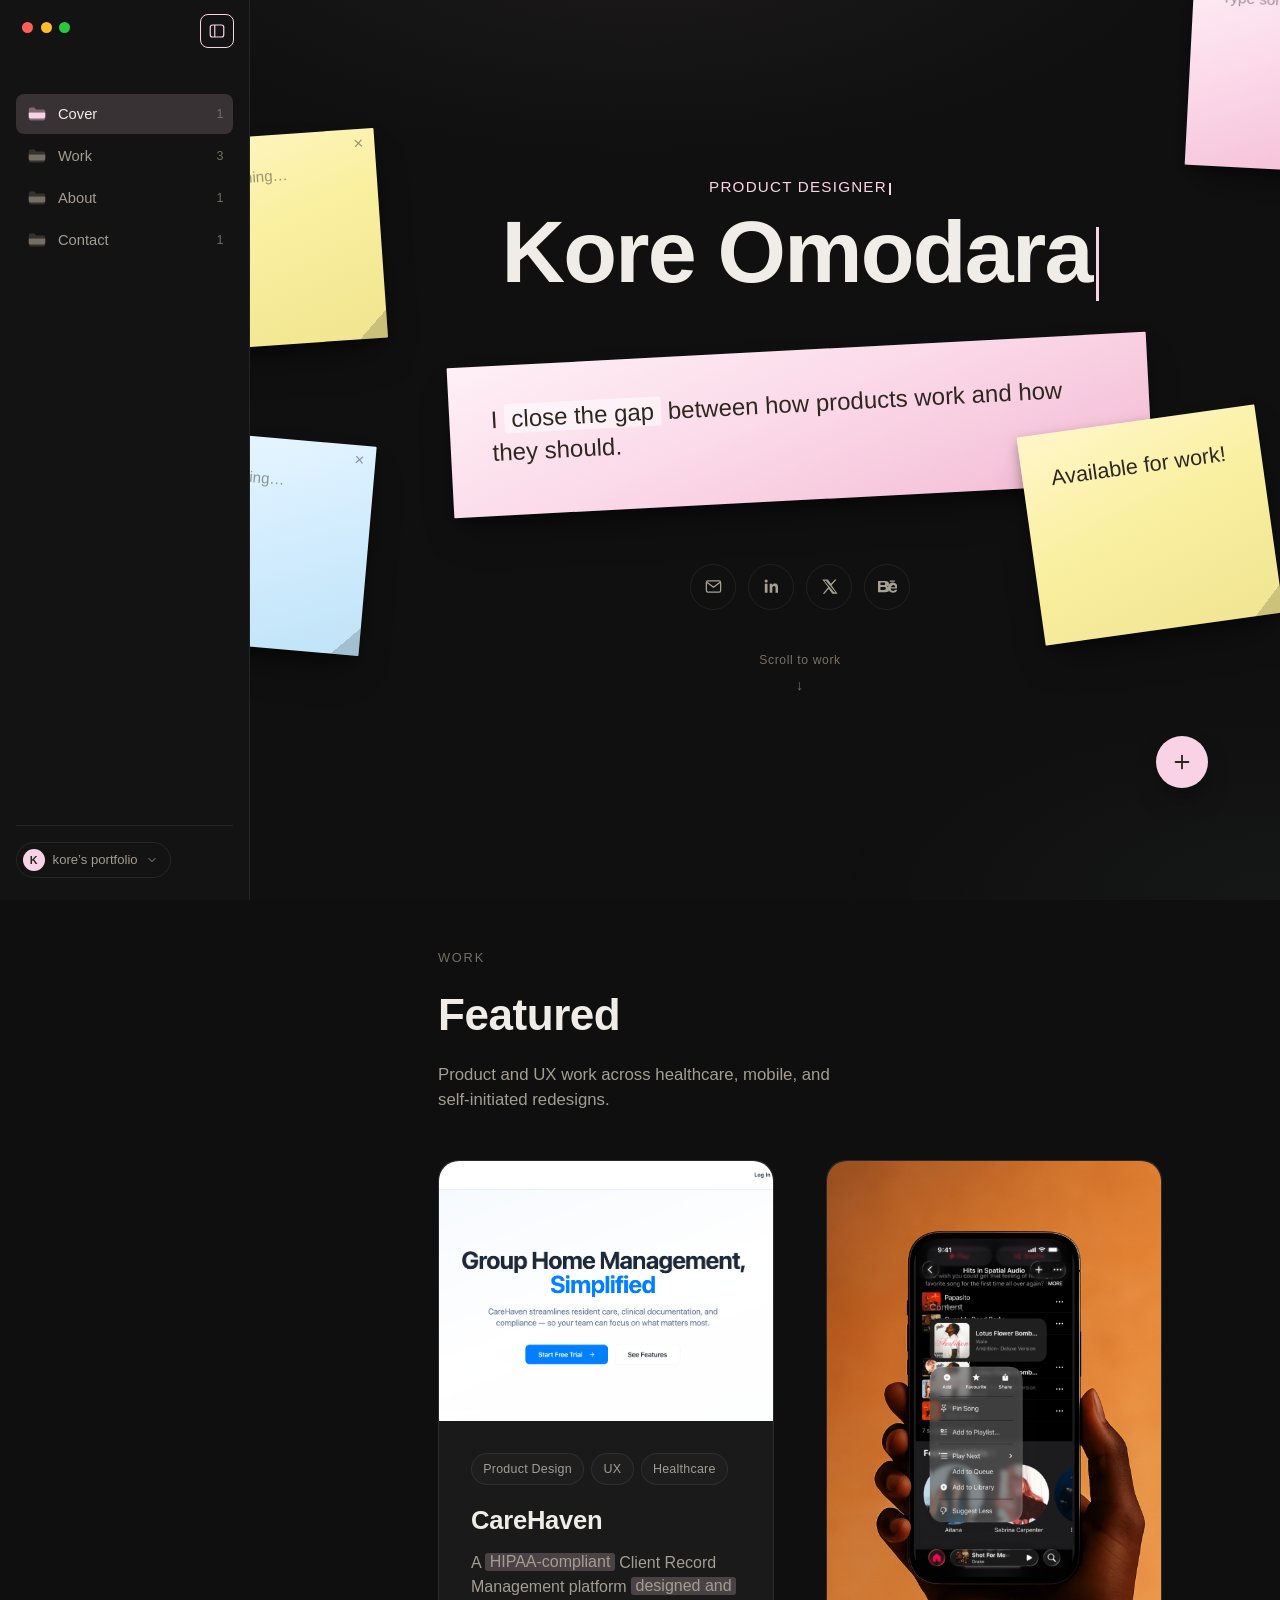
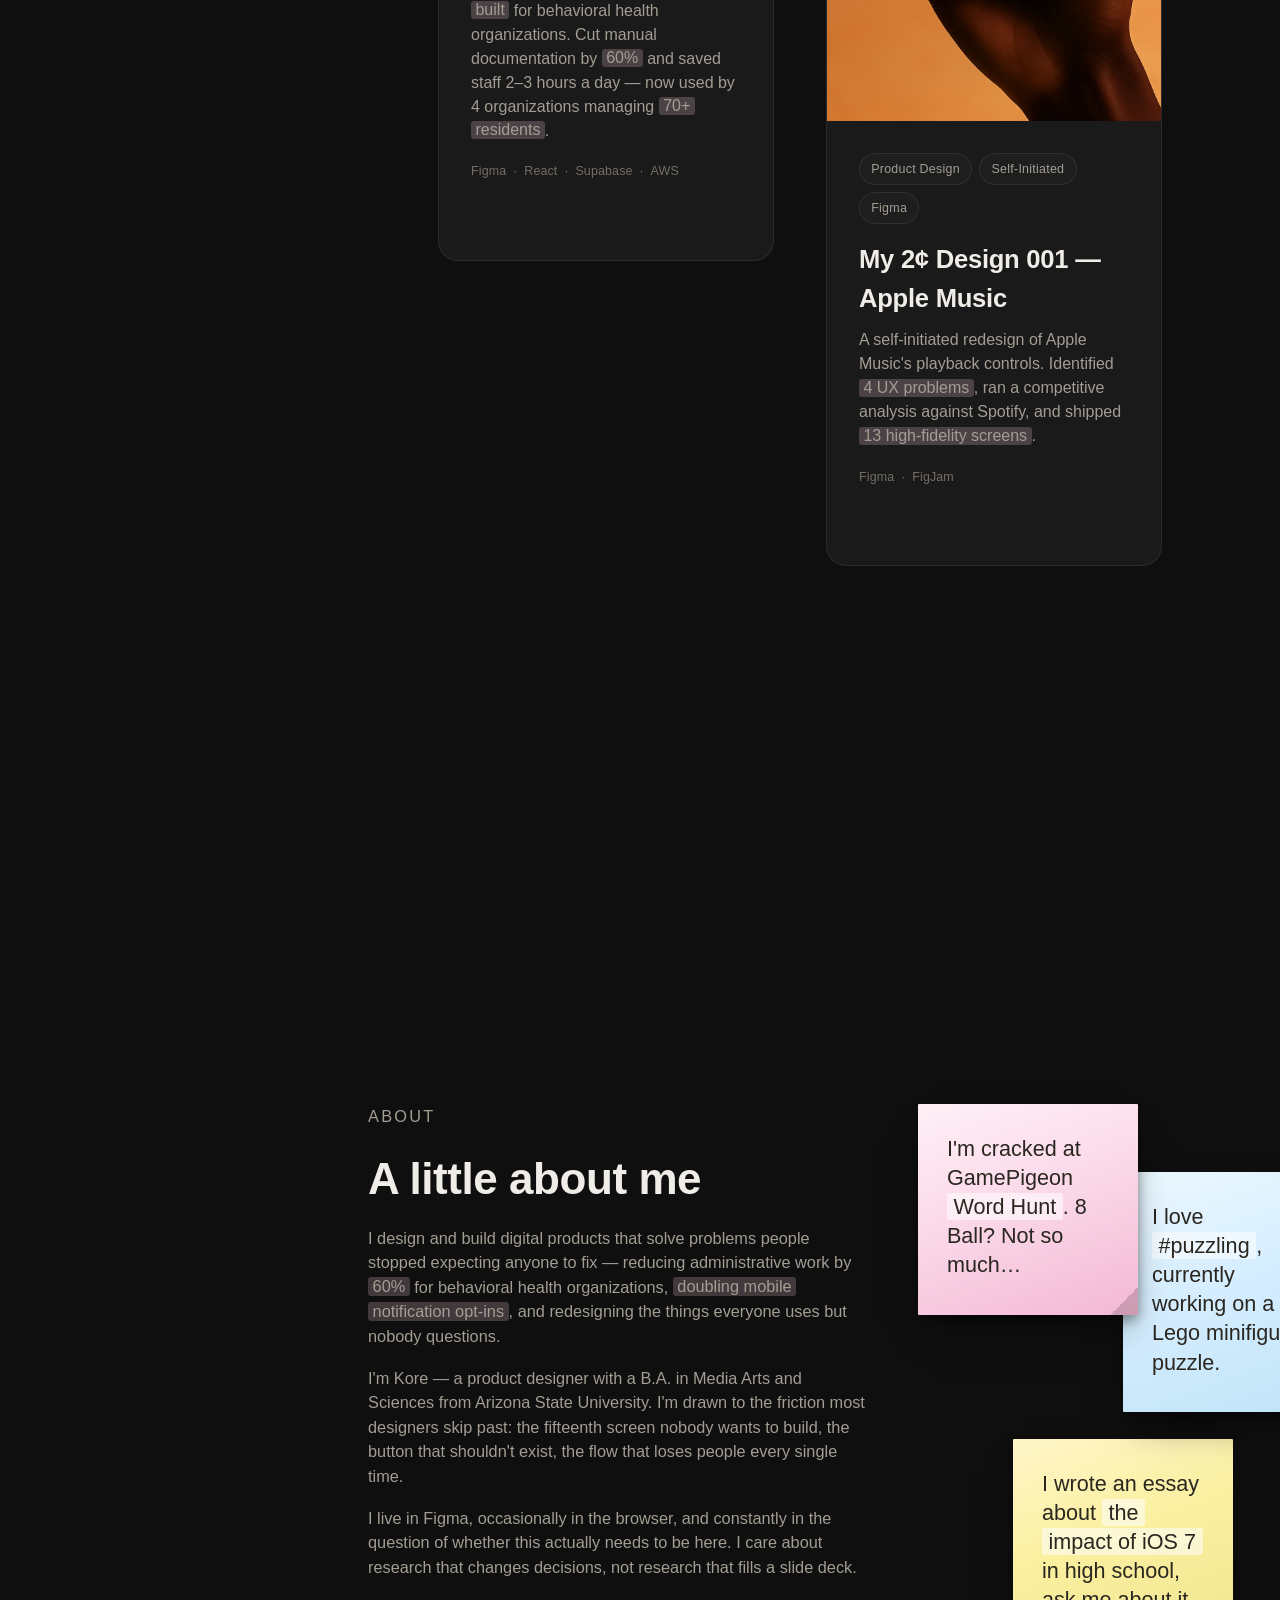
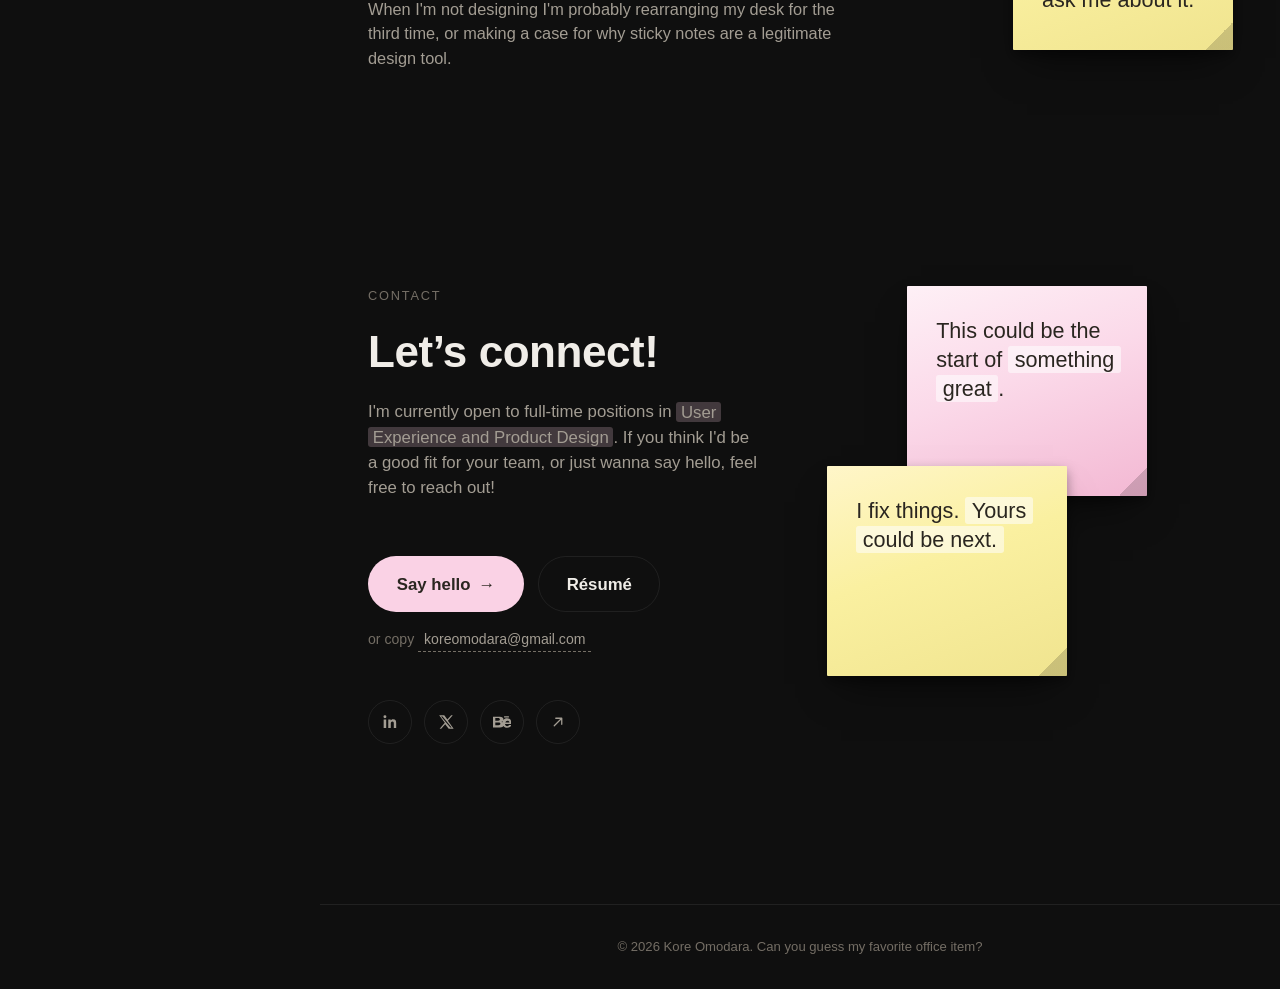
==== index.html @ 0e3950fd "initial portfolio build" ====
<!DOCTYPE html>
<html lang="en">
<head>
<meta charset="UTF-8">
<meta name="viewport" content="width=device-width, initial-scale=1.0">
<title>Kore Omodara</title>
<meta name="description" content="Kore Omodara is a Product &amp; UX Designer designing calm, usable software for messy human problems.">

<link rel="icon" type="image/svg+xml" href="data:image/svg+xml,%3Csvg xmlns='http://www.w3.org/2000/svg' viewBox='0 0 100 100'%3E%3Cg transform='rotate(-6 50 50)'%3E%3Crect x='8' y='8' width='84' height='84' rx='4' fill='%23FAF0A0'/%3E%3Cpath d='M92 92 L74 92 L92 74 Z' fill='%23E3D585'/%3E%3Ctext x='50' y='67' font-size='54' font-family='-apple-system, %22SF Pro Display%22, %22Segoe UI%22, sans-serif' font-weight='700' fill='%232A2620' text-anchor='middle'%3EK%3C/text%3E%3C/g%3E%3C/svg%3E">

<link rel="stylesheet" href="style.css">
</head>
<body>

<header class="nav" id="siteNav">
  <div class="sidenav-titlebar" aria-hidden="true">
    <span class="mac-dot dot-red"></span><span class="mac-dot dot-yellow"></span><span class="mac-dot dot-green"></span>
  </div>

  <nav class="nav-links" id="navLinks">
    <a href="#top" class="nav-link" data-section="top">
      <span class="nav-link-icon" aria-hidden="true"><svg viewBox="0 0 24 24" fill="none"><path d="M3 7a2 2 0 012-2h4l2 2h8a2 2 0 012 2v8a2 2 0 01-2 2H5a2 2 0 01-2-2V7z" fill="currentColor" opacity="0.35"/><path d="M3 10.5h18v4.5a2 2 0 01-2 2H5a2 2 0 01-2-2v-4.5z" fill="currentColor"/><path d="M3.3 10.5h17.4" stroke="currentColor" stroke-width="0.6" opacity="0.5"/></svg></span>
      Cover
      <span class="nav-link-count">1</span>
    </a>
    <a href="#work" class="nav-link" data-section="work">
      <span class="nav-link-icon" aria-hidden="true"><svg viewBox="0 0 24 24" fill="none"><path d="M3 7a2 2 0 012-2h4l2 2h8a2 2 0 012 2v8a2 2 0 01-2 2H5a2 2 0 01-2-2V7z" fill="currentColor" opacity="0.35"/><path d="M3 10.5h18v4.5a2 2 0 01-2 2H5a2 2 0 01-2-2v-4.5z" fill="currentColor"/><path d="M3.3 10.5h17.4" stroke="currentColor" stroke-width="0.6" opacity="0.5"/></svg></span>
      Work
      <span class="nav-link-count">3</span>
    </a>
    <a href="#about" class="nav-link" data-section="about">
      <span class="nav-link-icon" aria-hidden="true"><svg viewBox="0 0 24 24" fill="none"><path d="M3 7a2 2 0 012-2h4l2 2h8a2 2 0 012 2v8a2 2 0 01-2 2H5a2 2 0 01-2-2V7z" fill="currentColor" opacity="0.35"/><path d="M3 10.5h18v4.5a2 2 0 01-2 2H5a2 2 0 01-2-2v-4.5z" fill="currentColor"/><path d="M3.3 10.5h17.4" stroke="currentColor" stroke-width="0.6" opacity="0.5"/></svg></span>
      About
      <span class="nav-link-count">1</span>
    </a>
    <a href="#contact" class="nav-link" data-section="contact">
      <span class="nav-link-icon" aria-hidden="true"><svg viewBox="0 0 24 24" fill="none"><path d="M3 7a2 2 0 012-2h4l2 2h8a2 2 0 012 2v8a2 2 0 01-2 2H5a2 2 0 01-2-2V7z" fill="currentColor" opacity="0.35"/><path d="M3 10.5h18v4.5a2 2 0 01-2 2H5a2 2 0 01-2-2v-4.5z" fill="currentColor"/><path d="M3.3 10.5h17.4" stroke="currentColor" stroke-width="0.6" opacity="0.5"/></svg></span>
      Contact
      <span class="nav-link-count">1</span>
    </a>
  </nav>

  <div class="sidenav-footer">
    <a href="#top" class="nav-profile">
      <span class="nav-profile-avatar">K</span>
      <span class="nav-profile-text">kore&rsquo;s portfolio</span>
      <svg viewBox="0 0 24 24" fill="none"><path d="M6 9l6 6 6-6" stroke="currentColor" stroke-width="1.8" stroke-linecap="round" stroke-linejoin="round"/></svg>
    </a>
  </div>
</header>

<button class="nav-toggle" id="navToggle" aria-label="Toggle sidebar" aria-expanded="false">
  <svg viewBox="0 0 24 24" fill="none"><rect x="3" y="4" width="18" height="16" rx="3" stroke="currentColor" stroke-width="1.6"/><line x1="9" y1="4" x2="9" y2="20" stroke="currentColor" stroke-width="1.6"/></svg>
</button>

<main>

  <section class="hero" id="top">
    <div class="hero-inner">
      <p class="hero-kicker reveal" id="roleKicker" title="Hover to pause">
        <span id="roleTyped"></span><span class="role-cursor" id="roleCursor" aria-hidden="true"></span>
      </p>

      <h1 class="hero-name" aria-label="Kore Omodara">
        <span id="typedName"></span><span class="typed-cursor" id="typedCursor" aria-hidden="true"></span>
      </h1>

      <div class="hero-sticky-stack reveal">
        <div class="sticky-note sticky-pink hero-sticky">
          <p class="hero-tagline">I <span class="sticky-highlight">close the gap</span> between how products work and how they should.</p>
        </div>
        <a href="#contact" class="sticky-note sticky-yellow hero-sticky-small">
          <p>Available for work!</p>
        </a>
      </div>

      <div class="hero-links reveal">
        <a href="mailto:koreomodara@gmail.com" class="hero-link" aria-label="Email" title="Email">
          <svg viewBox="0 0 24 24" fill="none"><rect x="3" y="5" width="18" height="14" rx="2" stroke="currentColor" stroke-width="1.6"/><path d="M4 7l8 6 8-6" stroke="currentColor" stroke-width="1.6" stroke-linecap="round" stroke-linejoin="round"/></svg>
        </a>
        <a href="https://www.linkedin.com/in/kore-omodara/" class="hero-link" target="_blank" rel="noopener" aria-label="LinkedIn" title="LinkedIn">
          <svg viewBox="0 0 24 24" fill="currentColor"><path d="M6.94 8.5H3.56V20h3.38V8.5zM5.25 7.03a1.96 1.96 0 100-3.92 1.96 1.96 0 000 3.92zM20.45 20h-3.37v-5.6c0-1.34-.03-3.06-1.87-3.06-1.87 0-2.16 1.46-2.16 2.96V20h-3.37V8.5h3.24v1.57h.05c.45-.85 1.56-1.75 3.21-1.75 3.43 0 4.06 2.26 4.06 5.19V20z"/></svg>
        </a>
        <a href="https://twitter.com/korebuilds" class="hero-link" target="_blank" rel="noopener" aria-label="Twitter" title="Twitter · @korebuilds">
          <svg viewBox="0 0 24 24" fill="currentColor"><path d="M18.9 3H21l-6.4 7.32L22.2 21h-6.62l-4.62-6.03L5.6 21H3.5l6.9-7.9L2.9 3h6.76l4.18 5.53L18.9 3zm-1.16 16.2h1.83L7.36 4.7H5.4l12.34 14.5z"/></svg>
        </a>
        <a href="https://www.behance.net/koreomodaraUX" class="hero-link" target="_blank" rel="noopener" aria-label="Behance" title="Behance">
          <svg viewBox="0 0 24 24" fill="currentColor"><path d="M0 4.4v15h9.3c1.5 0 2.7-.3 3.7-1 1-.7 1.5-1.7 1.5-3 0-1-.3-1.8-.9-2.4-.6-.6-1.4-1-2.4-1.1.8-.2 1.5-.6 2-1.2.5-.6.7-1.3.7-2.1 0-1.2-.4-2.1-1.3-2.7-.9-.6-2-.9-3.5-.9H0zm3.1 2.4h3.8c.7 0 1.3.1 1.7.4.4.3.6.7.6 1.3 0 .6-.2 1-.6 1.3-.4.3-1 .4-1.7.4H3.1V6.8zm0 5.7h4.2c.8 0 1.4.2 1.9.5.4.3.7.8.7 1.4 0 .6-.2 1.1-.7 1.4-.4.3-1.1.5-1.9.5H3.1v-3.8zM14.8 6h6.4V4.4h-6.4V6zm9.2 4.1c-.5-1-1.2-1.7-2.1-2.3-.9-.5-1.9-.8-3.1-.8-1.8 0-3.3.6-4.4 1.8-1.1 1.2-1.7 2.7-1.7 4.6 0 1.9.6 3.4 1.7 4.6 1.1 1.2 2.6 1.8 4.5 1.8 1.4 0 2.6-.3 3.6-1 1-.7 1.6-1.6 1.9-2.8h-3c-.2.5-.5.9-.9 1.1-.4.2-.9.4-1.5.4-.9 0-1.6-.3-2.1-.8-.5-.5-.8-1.3-.9-2.2h8.6c0-.2 0-.4 0-.6 0-1.7-.3-3-1-4zm-7.5 2.7c.1-.8.4-1.4.9-1.9.5-.4 1.1-.7 1.8-.7.8 0 1.4.2 1.9.7.5.4.7 1.1.8 1.9h-5.4z"/></svg>
        </a>
      </div>

      <a href="#work" class="hero-scroll-hint reveal" aria-label="Scroll to work">
        <span>Scroll to work</span>
        <span class="hero-scroll-arrow">&darr;</span>
      </a>
    </div>
  </section>

  <section class="work" id="work">
    <div class="section-inner">
      <p class="eyebrow reveal">Work</p>
      <h2 class="section-title reveal">Featured</h2>
      <p class="section-sub reveal">Product and UX work across healthcare, mobile, and self&#8209;initiated redesigns.</p>

      <div class="masonry">

        <article class="project-card reveal" data-project="carehaven" data-case-url="work/carehaven/carehaven.html">
          <div class="project-media media-carehaven">
            <div class="project-media-frame"><img src="work/carehaven/cover.png" alt="CareHaven cover" class="project-cover-img"></div>
            <div class="card-actions">
              <button class="icon-btn pin-btn" data-action="pin" aria-label="Save project" aria-pressed="false">
                <svg viewBox="0 0 24 24" fill="none"><path d="M7 3h10a1 1 0 011 1v17l-6-4-6 4V4a1 1 0 011-1z" stroke="currentColor" stroke-width="1.6" stroke-linejoin="round"/></svg>
              </button>
              <button class="icon-btn like-btn" data-action="like" aria-label="Like project" aria-pressed="false">
                <svg viewBox="0 0 24 24" fill="none"><path d="M20.84 4.61a5.5 5.5 0 00-7.78 0L12 5.67l-1.06-1.06a5.5 5.5 0 00-7.78 7.78l1.06 1.06L12 21.23l7.78-7.78 1.06-1.06a5.5 5.5 0 000-7.78z" stroke="currentColor" stroke-width="1.6" stroke-linejoin="round" stroke-linecap="round"/></svg>
              </button>
              <button class="icon-btn share-btn" data-action="share" aria-label="Share project">
                <svg viewBox="0 0 24 24" fill="none"><path d="M12 3v12M12 3l-4 4M12 3l4 4M4 13v6a2 2 0 002 2h12a2 2 0 002-2v-6" stroke="currentColor" stroke-width="1.7" stroke-linecap="round" stroke-linejoin="round"/></svg>
              </button>
            </div>
          </div>
          <div class="project-body">
            <div class="project-tags">
              <span class="tag">Product Design</span>
              <span class="tag">UX</span>
              <span class="tag">Healthcare</span>
            </div>
            <h3 class="project-title">CareHaven</h3>
            <p class="project-desc">A <span class="highlight">HIPAA&#8209;compliant</span> Client Record Management platform <span class="highlight">designed and built</span> for behavioral health organizations. Cut manual documentation by <span class="highlight">60%</span> and saved staff 2&ndash;3 hours a day &mdash; now used by 4 organizations managing <span class="highlight">70+ residents</span>.</p>
            <div class="project-tools">
              <span class="tool-tag">Figma</span>
              <span class="tool-tag">React</span>
              <span class="tool-tag">Supabase</span>
              <span class="tool-tag">AWS</span>
            </div>
            <a href="work/carehaven/carehaven.html" class="project-cta">View case study <span class="arrow">&rarr;</span></a>
          </div>
        </article>

        <article class="project-card reveal" data-project="roadmap" data-case-url="work/roadmap/roadmap.html">
          <div class="project-media media-roadmap">
            <div class="project-media-frame"><img src="work/roadmap/roadmap%20cover.png" alt="Roadmap onboarding redesign cover" class="project-cover-img"></div>
            <div class="card-actions">
              <button class="icon-btn pin-btn" data-action="pin" aria-label="Save project" aria-pressed="false">
                <svg viewBox="0 0 24 24" fill="none"><path d="M7 3h10a1 1 0 011 1v17l-6-4-6 4V4a1 1 0 011-1z" stroke="currentColor" stroke-width="1.6" stroke-linejoin="round"/></svg>
              </button>
              <button class="icon-btn like-btn" data-action="like" aria-label="Like project" aria-pressed="false">
                <svg viewBox="0 0 24 24" fill="none"><path d="M20.84 4.61a5.5 5.5 0 00-7.78 0L12 5.67l-1.06-1.06a5.5 5.5 0 00-7.78 7.78l1.06 1.06L12 21.23l7.78-7.78 1.06-1.06a5.5 5.5 0 000-7.78z" stroke="currentColor" stroke-width="1.6" stroke-linejoin="round" stroke-linecap="round"/></svg>
              </button>
              <button class="icon-btn share-btn" data-action="share" aria-label="Share project">
                <svg viewBox="0 0 24 24" fill="none"><path d="M12 3v12M12 3l-4 4M12 3l4 4M4 13v6a2 2 0 002 2h12a2 2 0 002-2v-6" stroke="currentColor" stroke-width="1.7" stroke-linecap="round" stroke-linejoin="round"/></svg>
              </button>
            </div>
          </div>
          <div class="project-body">
            <div class="project-tags">
              <span class="tag">UX Design</span>
              <span class="tag">Mobile</span>
              <span class="tag">iOS</span>
            </div>
            <h3 class="project-title">Roadmap Onboarding</h3>
            <p class="project-desc">Redesigned mobile onboarding using behavioral psychology principles, driving a <span class="highlight">100% lift</span> in notification opt&#8209;ins and a <span class="highlight">15% improvement</span> in daily active users.</p>
            <div class="project-tools">
              <span class="tool-tag">Sketch</span>
              <span class="tool-tag">Xcode</span>
            </div>
            <a href="work/roadmap/roadmap.html" class="project-cta">View case study <span class="arrow">&rarr;</span></a>
          </div>
        </article>

        <article class="project-card reveal" data-project="twocents" data-case-url="work/2c%20redesign/twocents.html">
          <div class="project-media media-twocents">
            <div class="project-media-frame"><img src="work/2c%20redesign/cover.png" alt="My 2&cent; Design 001 — Apple Music redesign cover" class="project-cover-img"></div>
            <div class="card-actions">
              <button class="icon-btn pin-btn" data-action="pin" aria-label="Save project" aria-pressed="false">
                <svg viewBox="0 0 24 24" fill="none"><path d="M7 3h10a1 1 0 011 1v17l-6-4-6 4V4a1 1 0 011-1z" stroke="currentColor" stroke-width="1.6" stroke-linejoin="round"/></svg>
              </button>
              <button class="icon-btn like-btn" data-action="like" aria-label="Like project" aria-pressed="false">
                <svg viewBox="0 0 24 24" fill="none"><path d="M20.84 4.61a5.5 5.5 0 00-7.78 0L12 5.67l-1.06-1.06a5.5 5.5 0 00-7.78 7.78l1.06 1.06L12 21.23l7.78-7.78 1.06-1.06a5.5 5.5 0 000-7.78z" stroke="currentColor" stroke-width="1.6" stroke-linejoin="round" stroke-linecap="round"/></svg>
              </button>
              <button class="icon-btn share-btn" data-action="share" aria-label="Share project">
                <svg viewBox="0 0 24 24" fill="none"><path d="M12 3v12M12 3l-4 4M12 3l4 4M4 13v6a2 2 0 002 2h12a2 2 0 002-2v-6" stroke="currentColor" stroke-width="1.7" stroke-linecap="round" stroke-linejoin="round"/></svg>
              </button>
            </div>
          </div>
          <div class="project-body">
            <div class="project-tags">
              <span class="tag">Product Design</span>
              <span class="tag">Self&#8209;Initiated</span>
              <span class="tag">Figma</span>
            </div>
            <h3 class="project-title">My 2&cent; Design 001 &mdash; Apple Music</h3>
            <p class="project-desc">A self&#8209;initiated redesign of Apple Music's playback controls. Identified <span class="highlight">4 UX problems</span>, ran a competitive analysis against Spotify, and shipped <span class="highlight">13 high&#8209;fidelity screens</span>.</p>
            <div class="project-tools">
              <span class="tool-tag">Figma</span>
              <span class="tool-tag">FigJam</span>
            </div>
            <a href="work/2c%20redesign/twocents.html" class="project-cta">View case study <span class="arrow">&rarr;</span></a>
          </div>
        </article>

      </div>
    </div>
  </section>

  <section class="about" id="about">
    <div class="section-inner about-grid">
      <div class="about-copy reveal">
        <p class="eyebrow">About</p>
        <h2 class="section-title">A little about me</h2>
        <p>I design and build digital products that solve problems people stopped expecting anyone to fix &mdash; reducing administrative work by <span class="highlight">60%</span> for behavioral health organizations, <span class="highlight">doubling mobile notification opt&#8209;ins</span>, and redesigning the things everyone uses but nobody questions.</p>
        <p>I'm Kore &mdash; a product designer with a B.A. in Media Arts and Sciences from Arizona State University. I'm drawn to the friction most designers skip past: the fifteenth screen nobody wants to build, the button that shouldn't exist, the flow that loses people every single time.</p>
        <p>I live in Figma, occasionally in the browser, and constantly in the question of whether this actually needs to be here. I care about research that changes decisions, not research that fills a slide deck.</p>
        <p>When I'm not designing I'm probably rearranging my desk for the third time, or making a case for why sticky notes are a legitimate design tool.</p>
      </div>
      <div class="note-cluster">
        <div class="sticky-note sticky-pink about-sticky about-sticky-1 reveal">
          I'm cracked at GamePigeon <span class="sticky-highlight">Word Hunt</span>. 8 Ball? Not so much&hellip;
        </div>
        <div class="sticky-note sticky-blue about-sticky about-sticky-2 reveal">
          I love <span class="sticky-highlight">#puzzling</span>, currently working on a Lego minifigure puzzle.
        </div>
        <div class="sticky-note sticky-yellow about-sticky about-sticky-3 reveal">
          I wrote an essay about <span class="sticky-highlight">the impact of iOS 7</span> in high school, ask me about it.
        </div>
      </div>
    </div>
  </section>

  <section class="contact" id="contact">
    <div class="section-inner contact-inner">
      <div class="contact-copy">
        <p class="eyebrow reveal">Contact</p>
        <h2 class="section-title reveal">Let&rsquo;s connect!</h2>
        <p class="section-sub reveal">I'm currently open to full&#8209;time positions in <span class="highlight">User Experience and Product Design</span>. If you think I'd be a good fit for your team, or just wanna say hello, feel free to reach out!</p>
        <div class="contact-actions">
          <a href="mailto:koreomodara@gmail.com?subject=Hey%20Kore" class="btn-primary reveal" id="contactEmailBtn">Say hello <span class="arrow">&rarr;</span></a>
          <a href="work/updatedResumeA.pdf" class="btn-secondary reveal" target="_blank" rel="noopener">R&eacute;sum&eacute;</a>
        </div>
        <p class="contact-email-sub reveal">or copy <button type="button" class="email-copy-btn" id="copyEmailBtn">koreomodara@gmail.com</button></p>

        <div class="footer-links reveal">
        <a href="https://www.linkedin.com/in/kore-omodara/" target="_blank" rel="noopener" aria-label="LinkedIn" title="LinkedIn">
          <svg viewBox="0 0 24 24" fill="currentColor"><path d="M6.94 8.5H3.56V20h3.38V8.5zM5.25 7.03a1.96 1.96 0 100-3.92 1.96 1.96 0 000 3.92zM20.45 20h-3.37v-5.6c0-1.34-.03-3.06-1.87-3.06-1.87 0-2.16 1.46-2.16 2.96V20h-3.37V8.5h3.24v1.57h.05c.45-.85 1.56-1.75 3.21-1.75 3.43 0 4.06 2.26 4.06 5.19V20z"/></svg>
        </a>
        <a href="https://twitter.com/korebuilds" target="_blank" rel="noopener" aria-label="Twitter" title="Twitter · @korebuilds">
          <svg viewBox="0 0 24 24" fill="currentColor"><path d="M18.9 3H21l-6.4 7.32L22.2 21h-6.62l-4.62-6.03L5.6 21H3.5l6.9-7.9L2.9 3h6.76l4.18 5.53L18.9 3zm-1.16 16.2h1.83L7.36 4.7H5.4l12.34 14.5z"/></svg>
        </a>
        <a href="https://www.behance.net/koreomodaraUX" target="_blank" rel="noopener" aria-label="Behance" title="Behance">
          <svg viewBox="0 0 24 24" fill="currentColor"><path d="M0 4.4v15h9.3c1.5 0 2.7-.3 3.7-1 1-.7 1.5-1.7 1.5-3 0-1-.3-1.8-.9-2.4-.6-.6-1.4-1-2.4-1.1.8-.2 1.5-.6 2-1.2.5-.6.7-1.3.7-2.1 0-1.2-.4-2.1-1.3-2.7-.9-.6-2-.9-3.5-.9H0zm3.1 2.4h3.8c.7 0 1.3.1 1.7.4.4.3.6.7.6 1.3 0 .6-.2 1-.6 1.3-.4.3-1 .4-1.7.4H3.1V6.8zm0 5.7h4.2c.8 0 1.4.2 1.9.5.4.3.7.8.7 1.4 0 .6-.2 1.1-.7 1.4-.4.3-1.1.5-1.9.5H3.1v-3.8zM14.8 6h6.4V4.4h-6.4V6zm9.2 4.1c-.5-1-1.2-1.7-2.1-2.3-.9-.5-1.9-.8-3.1-.8-1.8 0-3.3.6-4.4 1.8-1.1 1.2-1.7 2.7-1.7 4.6 0 1.9.6 3.4 1.7 4.6 1.1 1.2 2.6 1.8 4.5 1.8 1.4 0 2.6-.3 3.6-1 1-.7 1.6-1.6 1.9-2.8h-3c-.2.5-.5.9-.9 1.1-.4.2-.9.4-1.5.4-.9 0-1.6-.3-2.1-.8-.5-.5-.8-1.3-.9-2.2h8.6c0-.2 0-.4 0-.6 0-1.7-.3-3-1-4zm-7.5 2.7c.1-.8.4-1.4.9-1.9.5-.4 1.1-.7 1.8-.7.8 0 1.4.2 1.9.7.5.4.7 1.1.8 1.9h-5.4z"/></svg>
        </a>
        <a href="https://tinyurl.com/Kore-Omodara" target="_blank" rel="noopener" aria-label="Full portfolio" title="Full portfolio">
          <svg viewBox="0 0 24 24" fill="none"><path d="M7 17L17 7M17 7H9M17 7v8" stroke="currentColor" stroke-width="1.7" stroke-linecap="round" stroke-linejoin="round"/></svg>
        </a>
        </div>
      </div>

      <div class="contact-sticky-cluster">
        <div class="sticky-note sticky-pink contact-sticky static-sticky reveal">
          This could be the start of <span class="sticky-highlight">something great</span>.
        </div>
        <a href="https://www.linkedin.com/in/kore-omodara/" target="_blank" rel="noopener" class="sticky-note sticky-yellow contact-sticky-2 reveal">
          I fix things. <span class="sticky-highlight">Yours could be next.</span>
        </a>
      </div>
    </div>
  </section>

</main>

<footer class="site-footer">
  <p>&copy; 2026 Kore Omodara. Can you guess my favorite office item?</p>
</footer>

<script src="script.js"></script>
</body>
</html>
---- style.css ----
/* ---------- Reset ---------- */
*, *::before, *::after { box-sizing: border-box; }
html, body, h1, h2, h3, p, ul, figure { margin: 0; padding: 0; }
ul { list-style: none; }
a { color: inherit; text-decoration: none; }
img { max-width: 100%; display: block; }
button { font: inherit; background: none; border: none; cursor: pointer; }

html {
  scroll-behavior: smooth;
}

/* ---------- Tokens ---------- */
:root {
  --bg: #0F0F0F;
  --bg-soft: #131313;
  --surface: #1A1A1A;
  --surface-2: #1E1E1E;
  --border: rgba(240, 237, 232, 0.08);

  --text: #F0EDE8;
  --text-dim: #A39D93;
  --text-faint: #746E65;
  --accent: #FAD2E5;

  --pink: #FBD9E9;
  --yellow: #FAF0A0;
  --blue: #D6EEFF;
  --ink: #2A2620;

  --font-display: -apple-system, BlinkMacSystemFont, "SF Pro Display", "SF Pro Text", "Segoe UI", ui-sans-serif, Helvetica, Arial, sans-serif;
  --font-body: -apple-system, BlinkMacSystemFont, "SF Pro Text", "Segoe UI", ui-sans-serif, Helvetica, Arial, sans-serif;

  --max-w: 1180px;
  --pad: clamp(1.25rem, 5vw, 3rem);

  --ease: cubic-bezier(0.16, 1, 0.3, 1);
}

body {
  background: var(--bg);
  color: var(--text);
  font-family: var(--font-body);
  font-weight: 400;
  line-height: 1.5;
  -webkit-font-smoothing: antialiased;
  overflow-x: hidden;
}

::selection {
  background: var(--accent);
  color: var(--ink);
}

/* subtle grain so the black doesn't feel flat, plus an even, all-over
   cork-like speckle — enough to read as a corkboard the sticky notes are
   pinned to, without lightening the dark palette or forming any one shape */
body::before {
  content: "";
  position: fixed;
  inset: 0;
  pointer-events: none;
  z-index: 0;
  background:
    radial-gradient(ellipse 80% 50% at 50% -10%, rgba(250, 210, 229, 0.06), transparent 60%),
    radial-gradient(ellipse 60% 40% at 100% 100%, rgba(214, 238, 255, 0.03), transparent 60%);
}

body::after {
  content: "";
  position: fixed;
  inset: 0;
  pointer-events: none;
  z-index: 0;
  opacity: 0.22;
  mix-blend-mode: overlay;
  background-image: url("data:image/svg+xml,%3Csvg%20xmlns%3D%22http%3A%2F%2Fwww.w3.org%2F2000%2Fsvg%22%20width%3D%22140%22%20height%3D%22140%22%3E%3Cfilter%20id%3D%22n%22%3E%3CfeTurbulence%20type%3D%22fractalNoise%22%20baseFrequency%3D%220.85%22%20numOctaves%3D%222%22%20stitchTiles%3D%22stitch%22%2F%3E%3CfeColorMatrix%20type%3D%22matrix%22%20values%3D%220%200%200%200%200.6%20%200%200%200%200%200.47%20%200%200%200%200%200.32%20%200%200%200%200.6%200%22%2F%3E%3C%2Ffilter%3E%3Crect%20width%3D%22100%25%22%20height%3D%22100%25%22%20filter%3D%22url%28%23n%29%22%2F%3E%3C%2Fsvg%3E");
  background-size: 140px 140px;
}

.section-inner {
  max-width: var(--max-w);
  margin: 0 auto;
  padding: 0 var(--pad);
  position: relative;
}

.eyebrow {
  font-family: var(--font-display);
  font-size: 0.8rem;
  letter-spacing: 0.14em;
  text-transform: uppercase;
  color: var(--text-faint);
  margin-bottom: 0.9rem;
}

.section-title {
  font-family: var(--font-display);
  font-weight: 600;
  font-size: clamp(1.9rem, 4vw, 2.75rem);
  letter-spacing: -0.01em;
  margin-bottom: 0.9rem;
}

.section-sub {
  color: var(--text-dim);
  font-size: 1.05rem;
  max-width: 42ch;
  margin-bottom: 3rem;
  font-weight: 400;
}

/* ---------- Scroll reveal ---------- */
.reveal {
  opacity: 0;
  transform: translateY(22px);
  transition: opacity 0.7s var(--ease), transform 0.7s var(--ease);
}
.reveal.in-view {
  opacity: 1;
  transform: translateY(0);
}

/* ---------- Nav (Notes-app style sidebar) ---------- */
.nav {
  position: fixed;
  top: 0;
  left: 0;
  width: 250px;
  height: 100vh;
  background: var(--bg-soft);
  border-right: 1px solid var(--border);
  z-index: 100;
  display: flex;
  flex-direction: column;
  padding: 1.1rem 1rem 1.4rem;
  overflow-y: auto;
}

.sidenav-titlebar {
  display: flex;
  gap: 0.45rem;
  padding: 0.3rem 0.4rem 1.3rem;
  flex: 0 0 auto;
}

.mac-dot {
  width: 11px;
  height: 11px;
  border-radius: 50%;
}

.mac-dot.dot-red { background: #ff5f57; }
.mac-dot.dot-yellow { background: #febc2e; }
.mac-dot.dot-green { background: #28c840; }

.nav-links {
  display: flex;
  flex-direction: column;
  gap: 0.15rem;
  margin-top: 2.5rem;
}

.nav-link {
  display: flex;
  align-items: center;
  gap: 0.65rem;
  font-size: 0.92rem;
  color: var(--text-dim);
  padding: 0.55rem 0.6rem;
  border-radius: 8px;
  transition: color 0.2s ease, background 0.2s ease;
}

/* Notes-app-style item count, right-aligned in the row */
.nav-link-count {
  margin-left: auto;
  font-size: 0.78rem;
  color: var(--text-faint);
  font-variant-numeric: tabular-nums;
}

.nav-link-icon {
  display: flex;
  align-items: center;
  justify-content: center;
  width: 22px;
  height: 22px;
  flex: 0 0 auto;
  color: var(--text-faint);
}

.nav-link-icon svg {
  width: 22px;
  height: 22px;
}

.nav-link:hover {
  color: var(--text);
  background: rgba(240, 237, 232, 0.05);
}

.nav-link.active {
  color: var(--text);
  background: rgba(250, 210, 229, 0.16);
}

.nav-link.active .nav-link-icon {
  color: var(--accent);
}

.sidenav-footer {
  margin-top: auto;
  padding-top: 1rem;
  border-top: 1px solid var(--border);
  flex: 0 0 auto;
}

/* Pinterest-style profile pill — rounded outline, avatar + name + chevron */
.nav-profile {
  display: flex;
  align-items: center;
  gap: 0.5rem;
  padding: 0.35rem 0.75rem 0.35rem 0.35rem;
  border: 1px solid var(--border);
  border-radius: 999px;
  color: var(--text-dim);
  font-size: 0.82rem;
  white-space: nowrap;
  width: fit-content;
}

.nav-profile svg {
  width: 12px;
  height: 12px;
  flex: 0 0 auto;
}

.nav-profile-avatar {
  display: flex;
  align-items: center;
  justify-content: center;
  width: 22px;
  height: 22px;
  border-radius: 50%;
  background: var(--accent);
  color: var(--ink);
  font-size: 0.68rem;
  font-weight: 600;
  flex: 0 0 auto;
}

.nav-toggle {
  display: flex;
  position: fixed;
  top: 0.85rem;
  left: 200px;
  z-index: 110;
  width: 34px;
  height: 34px;
  align-items: center;
  justify-content: center;
  background: var(--bg-soft);
  border: 1px solid var(--border);
  border-radius: 8px;
  color: var(--text-dim);
  transition: left 0.35s var(--ease), color 0.2s ease, border-color 0.2s ease;
}

/* when the sidebar is collapsed (its traffic-light dots gone with it),
   the toggle moves back to the corner so it stays reachable */
body.nav-collapsed .nav-toggle {
  left: 1rem;
}

.nav-toggle svg {
  width: 18px;
  height: 18px;
}

.nav-toggle:hover,
.nav-toggle.open {
  color: var(--accent);
  border-color: var(--accent);
}

/* Collapsible sidebar — a single "nav-collapsed" class on <body> hides
   the sidebar and gives the content its full width back, at any size */
.nav {
  transform: translateX(0);
  transition: transform 0.35s var(--ease);
}

body.nav-collapsed .nav {
  transform: translateX(-100%);
}

@media (min-width: 721px) {
  body {
    padding-left: 320px;
    transition: padding-left 0.35s var(--ease);
  }

  body.nav-collapsed {
    padding-left: 0;
  }
}

/* ---------- Hero ---------- */
.hero {
  min-height: 100svh;
  display: flex;
  flex-direction: column;
  align-items: center;
  justify-content: flex-start;
  text-align: center;
  padding: 11rem var(--pad) 3rem;
  max-width: var(--max-w);
  margin: 0 auto;
  position: relative;
}

.hero-inner {
  display: flex;
  flex-direction: column;
  align-items: center;
}

.hero-name {
  font-family: var(--font-display);
  font-weight: 700;
  font-size: clamp(2.6rem, 9vw, 5.5rem);
  line-height: 1;
  letter-spacing: -0.02em;
  color: var(--text);
  margin-bottom: 2.75rem;
}

.typed-cursor {
  display: inline-block;
  width: 3px;
  height: 0.85em;
  margin-left: 4px;
  background: var(--accent);
  vertical-align: text-bottom;
  animation: blink-caret 0.9s step-end infinite;
  transition: opacity 0.6s ease;
}

.typed-cursor.done {
  opacity: 0;
}

@keyframes blink-caret {
  0%, 100% { opacity: 1; }
  50% { opacity: 0; }
}

.hero-kicker {
  font-family: var(--font-display);
  color: var(--accent);
  font-size: 0.95rem;
  letter-spacing: 0.08em;
  text-transform: uppercase;
  margin-bottom: 0.6rem;
  min-height: 1.4em;
  transition: opacity 0.25s ease;
}

.hero-kicker:hover {
  opacity: 0.7;
}

.role-cursor {
  display: inline-block;
  width: 2px;
  height: 0.8em;
  margin-left: 2px;
  background: var(--accent);
  vertical-align: text-bottom;
  animation: blink-caret 0.9s step-end infinite;
}

.hero-sticky-stack {
  position: relative;
  display: inline-block;
  margin: 0.3rem 0 4rem;
}

.sticky-note.hero-sticky {
  --base-rot: -3deg;
  display: block;
  width: min(68vw, 700px);
  min-height: auto;
  padding: 2.4rem 2.6rem 2.9rem;
}

.hero-tagline {
  font-size: 1.5rem;
  line-height: 1.35;
}

.sticky-note.hero-sticky-small {
  --base-rot: -8deg;
  position: absolute;
  bottom: -130px;
  right: -120px;
  /* above the decorative notes (z-index: 60) so one drifting nearby
     can never sit on top of this and swallow its click */
  z-index: 65;
  cursor: pointer;
}

@media (max-width: 600px) {
  .sticky-note.hero-sticky-small {
    right: -10px;
    bottom: -90px;
  }
}

.hero-links {
  display: flex;
  flex-wrap: wrap;
  justify-content: center;
  gap: 0.75rem;
}

.hero-link {
  width: 46px;
  height: 46px;
  display: flex;
  align-items: center;
  justify-content: center;
  border: 1px solid var(--border);
  border-radius: 50%;
  color: var(--text-dim);
  transition: all 0.25s var(--ease);
}

.hero-link svg {
  width: 19px;
  height: 19px;
}

.hero-link:hover {
  color: var(--text);
  border-color: var(--accent);
  background: rgba(250, 210, 229, 0.08);
  transform: translateY(-3px);
}

.hero-scroll-hint {
  display: flex;
  flex-direction: column;
  align-items: center;
  gap: 0.35rem;
  margin-top: 2.6rem;
  font-size: 0.76rem;
  letter-spacing: 0.05em;
  color: var(--text-faint);
  animation: scroll-hint-fade 2.6s ease-in-out infinite;
  transition: color 0.25s ease;
}

.hero-scroll-hint:hover {
  color: var(--text-dim);
}

.hero-scroll-arrow {
  font-size: 0.9rem;
}

@keyframes scroll-hint-fade {
  0%, 100% { opacity: 0.35; }
  50% { opacity: 0.85; }
}

/* ---------- Work / masonry ---------- */
.work {
  padding: 3rem 0 6rem;
  position: relative;
  z-index: 1;
}

@media (min-width: 721px) {
  .work .section-inner {
    padding-right: calc(var(--pad) + 70px);
    /* left-column cards fan their pin/like/share arc toward the outer
       left edge — without this buffer that arc can land underneath the
       sidebar (which sits above it, z-index 100) whenever it's open,
       making the buttons disappear behind the nav panel */
    padding-left: calc(var(--pad) + 70px);
  }
}

.masonry {
  column-count: 1;
  column-gap: 3.25rem;
}

@media (min-width: 860px) {
  .masonry { column-count: 2; }
}

.project-card {
  position: relative;
  z-index: 1;
  break-inside: avoid;
  display: block;
  background: var(--surface);
  border: 1px solid var(--border);
  border-radius: 20px;
  margin-bottom: 2rem;
  transition: transform 0.4s var(--ease), box-shadow 0.4s var(--ease), border-color 0.4s var(--ease);
  cursor: pointer;
}

.project-card:hover {
  z-index: 10;
  transform: translateY(-6px);
  border-color: rgba(240, 237, 232, 0.16);
  box-shadow: 0 24px 48px -20px rgba(0, 0, 0, 0.6);
}

.project-media {
  position: relative;
  display: flex;
  align-items: center;
  justify-content: center;
  border-radius: 20px 20px 0 0;
}

.media-mark {
  font-family: var(--font-display);
  font-weight: 700;
  font-size: 4rem;
  color: rgba(240, 237, 232, 0.9);
  letter-spacing: -0.02em;
  transition: transform 0.5s var(--ease);
}

.project-card:hover .media-mark {
  transform: scale(1.08);
}

/* clips and rounds just the image, as a wrapper separate from
   .card-actions — the pin/like/share arc needs to fan out past the
   media box's own edges on hover, so it can't share this clip */
.project-media-frame {
  position: absolute;
  inset: 0;
  overflow: hidden;
  border-radius: 20px 20px 0 0;
}

.project-cover-img {
  position: absolute;
  inset: 0;
  width: 100%;
  height: 100%;
  object-fit: cover;
  object-position: top;
  transition: transform 0.5s var(--ease);
}

.project-card:hover .project-cover-img {
  transform: scale(1.05);
}

/* the cover art is a wide ~2:1 banner, not a tall app screenshot like the
   other covers — a shorter box lets it fill the frame cleanly instead of
   floating in a mostly-empty tall card */
.media-carehaven .project-cover-img {
  object-position: center;
}

.media-carehaven  { height: 260px; background: linear-gradient(135deg, #1c3b3a, #0e2624 60%, #0a1c1b); }
.media-roadmap    { height: 250px; background: linear-gradient(135deg, #3a2418, #522f1c 55%, #23140c); }
.media-disordered { height: 330px; background: linear-gradient(135deg, #232742, #171a30 55%, #0f1120); }
.media-twocents   { height: 560px; background: linear-gradient(135deg, #3a1c26, #2a141d 55%, #180b10); }

.project-body {
  padding: 2rem 2rem 2.25rem;
}

.project-tags {
  display: flex;
  flex-wrap: wrap;
  gap: 0.45rem;
  margin-bottom: 1rem;
}

.tag {
  font-size: 0.78rem;
  padding: 0.35rem 0.7rem;
  border-radius: 999px;
  background: var(--surface-2);
  border: 1px solid var(--border);
  color: var(--text-dim);
  letter-spacing: 0.02em;
}

.project-title {
  font-family: var(--font-display);
  font-weight: 600;
  font-size: 1.6rem;
  margin-bottom: 0.7rem;
  letter-spacing: -0.01em;
}

.project-desc {
  color: var(--text-dim);
  font-size: 1rem;
  margin-bottom: 1.2rem;
}

/* fine-print tools line — lets things like Figma and React surface
   contextually per project instead of needing their own section */
.project-tools {
  display: flex;
  flex-wrap: wrap;
  margin-bottom: 1.2rem;
}

.tool-tag {
  font-size: 0.78rem;
  color: var(--text-faint);
  letter-spacing: 0.01em;
}

.tool-tag:not(:last-child)::after {
  content: "\00b7";
  margin: 0 0.45rem;
  color: var(--text-faint);
}

.project-cta {
  display: inline-flex;
  align-items: center;
  gap: 0.35rem;
  font-family: var(--font-display);
  font-size: 0.85rem;
  color: var(--accent);
  opacity: 0;
  transform: translateX(-6px);
  transition: opacity 0.35s var(--ease), transform 0.35s var(--ease);
}

.project-card:hover .project-cta {
  opacity: 1;
  transform: translateX(0);
}

.project-cta .arrow {
  transition: transform 0.3s var(--ease);
}

.project-card:hover .project-cta .arrow {
  transform: translateX(3px);
}

.project-cta {
  cursor: pointer;
}

/* Pinterest-style arc action cluster (pin / like / share) — fans out on
   hover from the edge of the card facing away from the grid's center:
   left-column cards open to the left, right-column cards open to the right */
.card-actions {
  position: absolute;
  top: 50%;
  left: 0;
  z-index: 2;
  width: 0;
  height: 0;
}

.project-card.arc-right .card-actions {
  left: auto;
  right: 0;
}

.icon-btn {
  position: absolute;
  top: 0;
  left: 0;
  width: 46px;
  height: 46px;
  border-radius: 50%;
  display: flex;
  align-items: center;
  justify-content: center;
  background: rgba(15, 15, 15, 0.6);
  backdrop-filter: blur(6px);
  -webkit-backdrop-filter: blur(6px);
  border: 1px solid rgba(240, 237, 232, 0.16);
  color: var(--text);
  opacity: 0;
  transform: translate(-50%, -50%) scale(0.3);
  transition: transform 0.4s var(--ease), opacity 0.3s ease, background 0.25s ease, color 0.25s ease, border-color 0.25s ease;
}

.icon-btn svg {
  width: 19px;
  height: 19px;
  pointer-events: none;
}

.icon-btn:hover {
  border-color: var(--accent);
}

.icon-btn:active {
  transform: translate(calc(-50% + var(--arc-x, 0px)), calc(-50% + var(--arc-y, 0px))) scale(0.92) !important;
}

.icon-btn.pin-btn.active {
  background: var(--accent);
  border-color: var(--accent);
  color: var(--ink);
}

.icon-btn.like-btn.active {
  background: var(--pink);
  border-color: var(--pink);
  color: var(--ink);
}

.icon-btn.like-btn.active svg path {
  fill: var(--ink);
}

/* anchored right at the card's edge, fanning out past it into the
   gutter — mostly vertical spread so it never reaches the next card */
.icon-btn.pin-btn { --arc-x: -40px; --arc-y: -62px; transition-delay: 0s; }
.icon-btn.like-btn { --arc-x: -74px; --arc-y: 0px; transition-delay: 0.04s; }
.icon-btn.share-btn { --arc-x: -40px; --arc-y: 62px; transition-delay: 0.08s; }

/* mirrored: opens past the right edge instead of the left */
.project-card.arc-right .icon-btn.pin-btn { --arc-x: 40px; }
.project-card.arc-right .icon-btn.like-btn { --arc-x: 74px; }
.project-card.arc-right .icon-btn.share-btn { --arc-x: 40px; }

.project-card:hover .icon-btn {
  opacity: 1;
  transform: translate(calc(-50% + var(--arc-x)), calc(-50% + var(--arc-y))) scale(1);
}

/* Toast (share link copied) */
.toast {
  position: fixed;
  bottom: 26px;
  left: 50%;
  transform: translateX(-50%) translateY(20px);
  background: var(--surface-2);
  border: 1px solid var(--border);
  color: var(--text);
  padding: 0.75rem 1.2rem;
  border-radius: 999px;
  font-size: 0.85rem;
  opacity: 0;
  pointer-events: none;
  transition: opacity 0.3s var(--ease), transform 0.3s var(--ease);
  z-index: 999;
  box-shadow: 0 16px 32px -12px rgba(0, 0, 0, 0.6);
}

.toast.show {
  opacity: 1;
  transform: translateX(-50%) translateY(0);
}

/* ---------- Sticky notes ---------- */
.sticky-note {
  --base-rot: 0deg;
  position: relative;
  display: block;
  box-sizing: border-box;
  text-align: left;
  overflow-wrap: break-word;
  word-wrap: break-word;
  font-family: var(--font-body);
  font-weight: 400;
  color: var(--ink);
  width: 240px;
  min-height: 210px;
  padding: 1.9rem 1.8rem 2.2rem;
  font-size: 1.35rem;
  line-height: 1.35;
  box-shadow:
    0 22px 38px -14px rgba(0, 0, 0, 0.55),
    0 5px 12px rgba(0, 0, 0, 0.35);
  border-radius: 1px;
  transform: rotate(var(--base-rot));
  transition: transform 0.35s var(--ease), box-shadow 0.35s var(--ease);
  cursor: grab;
  touch-action: none;
  user-select: none;
  -webkit-user-select: none;
}

.sticky-note:hover {
  transform: rotate(calc(var(--base-rot) * 0.3)) translateY(-6px) scale(1.03);
  box-shadow:
    0 30px 46px -14px rgba(0, 0, 0, 0.6),
    0 8px 16px rgba(0, 0, 0, 0.4);
}

/* Pinned in place — no drag, no hover lift */
.sticky-note.static-sticky {
  cursor: default;
}

.sticky-note.static-sticky:hover {
  transform: rotate(var(--base-rot));
  box-shadow:
    0 22px 38px -14px rgba(0, 0, 0, 0.55),
    0 5px 12px rgba(0, 0, 0, 0.35);
}

/* Grab a note and stick it somewhere else on the page */
.sticky-note.dragging {
  cursor: grabbing;
  transition: none;
  z-index: 500;
  transform: rotate(calc(var(--base-rot) * 0.6)) scale(1.06);
  box-shadow:
    0 54px 70px -16px rgba(0, 0, 0, 0.75),
    0 18px 30px rgba(0, 0, 0, 0.55);
}

.sticky-note.dropped {
  z-index: 20;
  animation: sticky-drop 0.4s var(--ease);
}

@keyframes sticky-drop {
  0% { transform: rotate(var(--base-rot)) scale(1.08); }
  55% { transform: rotate(var(--base-rot)) scale(0.96); }
  100% { transform: rotate(var(--base-rot)) scale(1); }
}

/* Can't drop on top of text — a quick refusal shake back into place */
.sticky-note.rejected {
  animation: sticky-reject 0.4s var(--ease);
}

@keyframes sticky-reject {
  0%, 100% { transform: rotate(var(--base-rot)); }
  25% { transform: rotate(calc(var(--base-rot) - 6deg)); }
  50% { transform: rotate(calc(var(--base-rot) + 6deg)); }
  75% { transform: rotate(calc(var(--base-rot) - 3deg)); }
}

.sticky-note-slot {
  visibility: hidden;
}

/* Floating "+" button — lets a visitor pin their own sticky note */
.add-note-btn {
  position: fixed;
  bottom: 7rem;
  right: 4.5rem;
  width: 52px;
  height: 52px;
  border-radius: 50%;
  background: var(--accent);
  color: var(--ink);
  display: flex;
  align-items: center;
  justify-content: center;
  box-shadow: 0 14px 28px -10px rgba(0, 0, 0, 0.6);
  z-index: 90;
  transition: transform 0.25s var(--ease);
}

.add-note-btn:hover {
  transform: scale(1.08);
}

.add-note-btn svg {
  width: 22px;
  height: 22px;
}

.user-sticky {
  z-index: 60;
}

.user-sticky-close {
  position: absolute;
  top: 4px;
  right: 6px;
  width: 20px;
  height: 20px;
  border-radius: 50%;
  display: flex;
  align-items: center;
  justify-content: center;
  color: var(--ink);
  opacity: 0.45;
  font-size: 17px;
  line-height: 1;
}

.user-sticky-close:hover {
  opacity: 0.85;
}

.user-sticky-text {
  outline: none;
  min-height: 3.5em;
  cursor: text;
  font-size: 0.95rem;
  line-height: 1.4;
}

.user-sticky-text:empty::before {
  content: attr(data-placeholder);
  opacity: 0.45;
}

.sticky-highlight {
  background: rgba(255, 255, 255, 0.55);
  padding: 0.04em 0.3em;
  border-radius: 3px;
  box-decoration-break: clone;
  -webkit-box-decoration-break: clone;
}

/* a real link living inside a sticky note */
.sticky-link {
  color: var(--ink);
  text-decoration: underline;
  text-decoration-color: rgba(42, 38, 32, 0.45);
  text-underline-offset: 2px;
  cursor: pointer;
  touch-action: auto;
}

.sticky-link:hover {
  text-decoration-color: currentColor;
}

/* General-purpose marker highlight for use anywhere on the dark page —
   a lighter-weight pink wash, distinct from the pastel sticky-note one */
.highlight {
  background: rgba(250, 210, 229, 0.22);
  padding: 0.03em 0.28em;
  border-radius: 3px;
  box-decoration-break: clone;
  -webkit-box-decoration-break: clone;
}

/* paper texture: soft diagonal light so it doesn't read as a flat rectangle */
.sticky-yellow { background: linear-gradient(160deg, #fff6c9 0%, var(--yellow) 45%, #f0e48f 100%); }
.sticky-pink   { background: linear-gradient(160deg, #fef0f6 0%, var(--pink) 45%, #f3b8d3 100%); }
.sticky-blue   { background: linear-gradient(160deg, #ecf8ff 0%, var(--blue) 45%, #bfe3f7 100%); }

/* peeled corner, bottom right, like real paper lifting off the pad */
.sticky-note::after {
  content: "";
  position: absolute;
  right: 0;
  bottom: 0;
  width: 28px;
  height: 28px;
  background: linear-gradient(135deg, transparent 50%, rgba(0, 0, 0, 0.16) 50%);
  border-radius: 0 0 1px 0;
  transition: width 0.35s var(--ease), height 0.35s var(--ease);
}

.note-cluster {
  position: relative;
  width: 100%;
  max-width: 450px;
  min-height: 590px;
  align-self: start;
  justify-self: center;
  padding-top: 0.5rem;
}

/* near-flat cascade — pink top-left, blue offset right with just a
   corner touching it, yellow tucked below overlapping only blue's
   bottom-left corner, staying fully clickable/draggable via z-index */
.sticky-note.about-sticky { width: 220px; }
.sticky-note.about-sticky-1 { --base-rot: 2deg; position: absolute; top: 0; left: 0; z-index: 3; }
.sticky-note.about-sticky-2 { --base-rot: -2deg; position: absolute; top: 68px; left: 205px; z-index: 2; }
.sticky-note.about-sticky-3 { --base-rot: 1deg; position: absolute; top: 335px; left: 95px; z-index: 1; }

@media (max-width: 480px) {
  .sticky-note.about-sticky-2 { left: 100px; }
  .sticky-note.about-sticky-3 { left: 25px; }
}

.sticky-note.contact-sticky {
  --base-rot: -4deg;
}

/* ---------- About ---------- */
.about {
  padding: 6rem 0;
  position: relative;
  z-index: 1;
}

.about-grid {
  display: grid;
  grid-template-columns: 1fr;
  gap: 3rem;
  align-items: start;
}

@media (min-width: 860px) {
  .about-grid {
    grid-template-columns: 1.6fr 1fr;
  }
}

.about-copy p {
  color: var(--text-dim);
  font-size: 1.02rem;
  max-width: 58ch;
  margin-bottom: 1.1rem;
}

.about-copy p:last-child { margin-bottom: 0; }

/* ---------- Contact ---------- */
.contact {
  padding: 6rem 0 10rem;
  position: relative;
  z-index: 1;
}

.contact-inner {
  display: grid;
  grid-template-columns: 1fr;
  gap: 1.25rem;
  align-items: start;
}

.contact-copy {
  display: flex;
  flex-direction: column;
  align-items: flex-start;
}

@media (min-width: 860px) {
  .contact-inner {
    grid-template-columns: 1.6fr 1fr;
  }
}

.contact-sticky-cluster {
  position: relative;
  justify-self: start;
  width: 240px;
  min-height: 250px;
}

.contact-sticky-cluster .sticky-note.contact-sticky {
  position: relative;
  z-index: 1;
}

.sticky-note.contact-sticky-2 {
  --base-rot: -40deg;
  position: absolute;
  bottom: -140px;
  right: 80px;
  z-index: 2;
  cursor: pointer;
}

.contact-actions {
  display: flex;
  flex-wrap: wrap;
  align-items: center;
  gap: 0.9rem;
}

.btn-primary {
  display: inline-flex;
  align-items: center;
  gap: 0.5rem;
  font-family: var(--font-display);
  font-weight: 600;
  font-size: 1.05rem;
  color: var(--ink);
  background: var(--accent);
  padding: 0.95rem 1.8rem;
  border-radius: 999px;
  margin-top: 0.5rem;
  transition: transform 0.3s var(--ease), box-shadow 0.3s var(--ease);
}

.btn-primary:hover {
  transform: translateY(-3px);
  box-shadow: 0 16px 32px -12px rgba(250, 210, 229, 0.4);
}

.btn-primary .arrow {
  transition: transform 0.3s var(--ease);
}

.btn-primary:hover .arrow {
  transform: translateX(3px);
}

.btn-secondary {
  display: inline-flex;
  align-items: center;
  gap: 0.5rem;
  font-family: var(--font-display);
  font-weight: 600;
  font-size: 1.05rem;
  color: var(--text);
  background: transparent;
  border: 1px solid var(--border);
  padding: 0.9rem 1.7rem;
  border-radius: 999px;
  margin-top: 0.5rem;
  transition: transform 0.3s var(--ease), border-color 0.3s var(--ease), color 0.3s ease;
}

.btn-secondary:hover {
  transform: translateY(-3px);
  border-color: var(--accent);
  color: var(--accent);
}

.contact-email-sub {
  margin-top: 1rem;
  font-size: 0.88rem;
  color: var(--text-faint);
}

.email-copy-btn {
  color: var(--text-dim);
  border-bottom: 1px dashed var(--text-faint);
  transition: color 0.2s ease, border-color 0.2s ease;
}

.email-copy-btn:hover {
  color: var(--accent);
  border-color: var(--accent);
}

.footer-links {
  display: flex;
  flex-wrap: wrap;
  gap: 0.75rem;
  margin-top: 3rem;
}

.footer-links a {
  width: 44px;
  height: 44px;
  display: flex;
  align-items: center;
  justify-content: center;
  border: 1px solid var(--border);
  border-radius: 50%;
  color: var(--text-dim);
  transition: all 0.25s var(--ease);
}

.footer-links a svg {
  width: 18px;
  height: 18px;
}

.footer-links a:hover {
  color: var(--text);
  border-color: var(--accent);
  background: rgba(250, 210, 229, 0.08);
  transform: translateY(-3px);
}

/* ---------- Footer ---------- */
.site-footer {
  border-top: 1px solid var(--border);
  padding: 2rem var(--pad);
  text-align: center;
}

.site-footer p {
  color: var(--text-faint);
  font-size: 0.82rem;
}

/* ---------- Mobile nav ---------- */
@media (max-width: 720px) {
  .nav {
    width: min(78vw, 280px);
  }

  .nav-link {
    font-size: 1rem;
  }
}

@media (prefers-reduced-motion: reduce) {
  * {
    animation-duration: 0.01ms !important;
    transition-duration: 0.01ms !important;
  }
  html { scroll-behavior: auto; }
}

/* ---------- Case study pages ---------- */
.case-study {
  max-width: var(--max-w);
  margin: 0 auto;
  padding: 0 var(--pad);
}

.case-hero {
  padding: 8rem 0 2.5rem;
}

.back-link {
  display: inline-flex;
  align-items: center;
  gap: 0.4rem;
  font-size: 0.88rem;
  color: var(--text-dim);
  margin-bottom: 2.2rem;
  transition: color 0.25s ease, transform 0.25s ease;
}

.back-link:hover {
  color: var(--accent);
  transform: translateX(-3px);
}

.figma-embed {
  max-width: var(--max-w);
  margin: 0 auto 1rem;
  padding: 0 var(--pad);
}

.figma-embed iframe {
  width: 100%;
  height: clamp(320px, 55vw, 560px);
  border: 1px solid var(--border);
  border-radius: 16px;
  display: block;
}

.figma-link,
.case-external-link {
  display: inline-flex;
  align-items: center;
  gap: 0.4rem;
  font-family: var(--font-display);
  font-weight: 600;
  font-size: 0.92rem;
  color: var(--accent);
  margin-top: 1rem;
}

.figma-link .arrow,
.case-external-link .arrow {
  transition: transform 0.3s var(--ease);
}

.figma-link:hover .arrow,
.case-external-link:hover .arrow {
  transform: translateX(3px);
}

.case-title {
  font-family: var(--font-display);
  font-weight: 700;
  font-size: clamp(2.1rem, 5vw, 3.4rem);
  letter-spacing: -0.02em;
  margin-bottom: 1.1rem;
  max-width: 22ch;
}

.case-tagline {
  font-size: 1.15rem;
  font-weight: 300;
  color: var(--text-dim);
  max-width: 56ch;
  margin-bottom: 2.4rem;
}

.case-meta {
  display: grid;
  grid-template-columns: 1fr;
  gap: 1.3rem;
  padding: 1.6rem 0;
  border-top: 1px solid var(--border);
  border-bottom: 1px solid var(--border);
  margin-bottom: 1.6rem;
}

@media (min-width: 640px) {
  .case-meta { grid-template-columns: repeat(3, 1fr); }
}

.case-meta div span {
  display: block;
  font-family: var(--font-display);
  font-size: 0.75rem;
  letter-spacing: 0.1em;
  text-transform: uppercase;
  color: var(--text-faint);
  margin-bottom: 0.4rem;
}

.case-meta div p {
  font-size: 0.94rem;
  color: var(--text-dim);
}

.case-tags {
  display: flex;
  flex-wrap: wrap;
  gap: 0.5rem;
}

.case-media-banner {
  height: clamp(220px, 40vw, 420px);
  border-radius: 20px;
  display: flex;
  align-items: center;
  justify-content: center;
  margin-bottom: 1rem;
  overflow: hidden;
}

.case-media-banner .media-mark {
  font-family: var(--font-display);
  font-weight: 700;
  font-size: clamp(3rem, 8vw, 5.5rem);
  color: rgba(240, 237, 232, 0.9);
  letter-spacing: -0.02em;
}

.case-media-banner img {
  width: 100%;
  height: 100%;
  object-fit: cover;
}

.case-figure {
  margin: 1.75rem 0 2.25rem;
}

.case-figure-pair {
  display: grid;
  grid-template-columns: 1fr;
  gap: 1.5rem;
  margin: 1.75rem 0 2.25rem;
}

.case-figure-pair .case-figure {
  margin: 0;
  display: flex;
  flex-direction: column;
}

/* the two source images have very different aspect ratios (one a tall
   phone screenshot, one a wide multi-screen flow) — sharing a height
   keeps them a matched pair without a crop severe enough to cut off
   either one's actual content */
.case-figure-pair .case-inline-img {
  height: 320px;
  object-fit: contain;
  background: var(--surface);
}

@media (min-width: 640px) {
  .case-figure-pair {
    grid-template-columns: 1fr 1fr;
    align-items: stretch;
  }
}

.case-inline-img {
  display: block;
  width: 100%;
  border-radius: 14px;
  border: 1px solid var(--border);
}

.case-figure figcaption {
  margin-top: 0.7rem;
  font-size: 0.85rem;
  color: var(--text-faint);
  text-align: center;
}

.case-body {
  padding: 4rem 0 3rem;
}

.case-content {
  max-width: 68ch;
}

.case-content h2 {
  font-family: var(--font-display);
  font-weight: 600;
  font-size: 1.5rem;
  letter-spacing: -0.01em;
  margin: 3rem 0 1.1rem;
}

.case-content h2:first-child { margin-top: 0; }

.case-content h3 {
  font-family: var(--font-display);
  font-weight: 600;
  font-size: 1.1rem;
  margin: 2rem 0 0.8rem;
  color: var(--accent);
}

.case-content p {
  color: var(--text-dim);
  font-size: 1rem;
  margin-bottom: 1.1rem;
}

.case-content ul {
  margin: 0 0 1.3rem;
  display: flex;
  flex-direction: column;
  gap: 0.55rem;
}

.case-content ul li {
  position: relative;
  padding-left: 1.3rem;
  color: var(--text-dim);
  font-size: 0.98rem;
}

.case-content ul li::before {
  content: "";
  position: absolute;
  left: 0;
  top: 0.55rem;
  width: 5px;
  height: 5px;
  border-radius: 50%;
  background: var(--accent);
}

.case-content ol {
  margin: 0 0 1.3rem;
  padding-left: 1.3rem;
  display: flex;
  flex-direction: column;
  gap: 0.6rem;
}

.case-content ol li {
  color: var(--text-dim);
  font-size: 0.98rem;
  padding-left: 0.3rem;
}

.pull-quote {
  border-left: 3px solid var(--accent);
  padding: 0.3rem 0 0.3rem 1.4rem;
  margin: 1.8rem 0;
  font-family: var(--font-display);
  font-size: 1.15rem;
  font-weight: 500;
  color: var(--text);
  font-style: italic;
}

.impact-stats {
  display: grid;
  grid-template-columns: repeat(auto-fit, minmax(120px, 1fr));
  gap: 1.2rem;
  margin: 1.6rem 0 2.2rem;
}

.stat {
  background: var(--surface);
  border: 1px solid var(--border);
  border-radius: 14px;
  padding: 1.3rem 1.2rem;
}

.stat strong {
  display: block;
  font-family: var(--font-display);
  font-size: 1.9rem;
  font-weight: 700;
  color: var(--accent);
  margin-bottom: 0.3rem;
}

.stat span {
  font-size: 0.85rem;
  color: var(--text-dim);
}

.case-next {
  border-top: 1px solid var(--border);
  padding: 3rem 0 5rem;
  display: flex;
  flex-direction: column;
  gap: 0.5rem;
}

.case-next p {
  font-size: 0.8rem;
  letter-spacing: 0.1em;
  text-transform: uppercase;
  color: var(--text-faint);
}

.case-next a {
  font-family: var(--font-display);
  font-size: 1.4rem;
  font-weight: 600;
  transition: color 0.25s ease, transform 0.25s ease;
  display: inline-block;
}

.case-next a:hover {
  color: var(--accent);
  transform: translateX(6px);
}
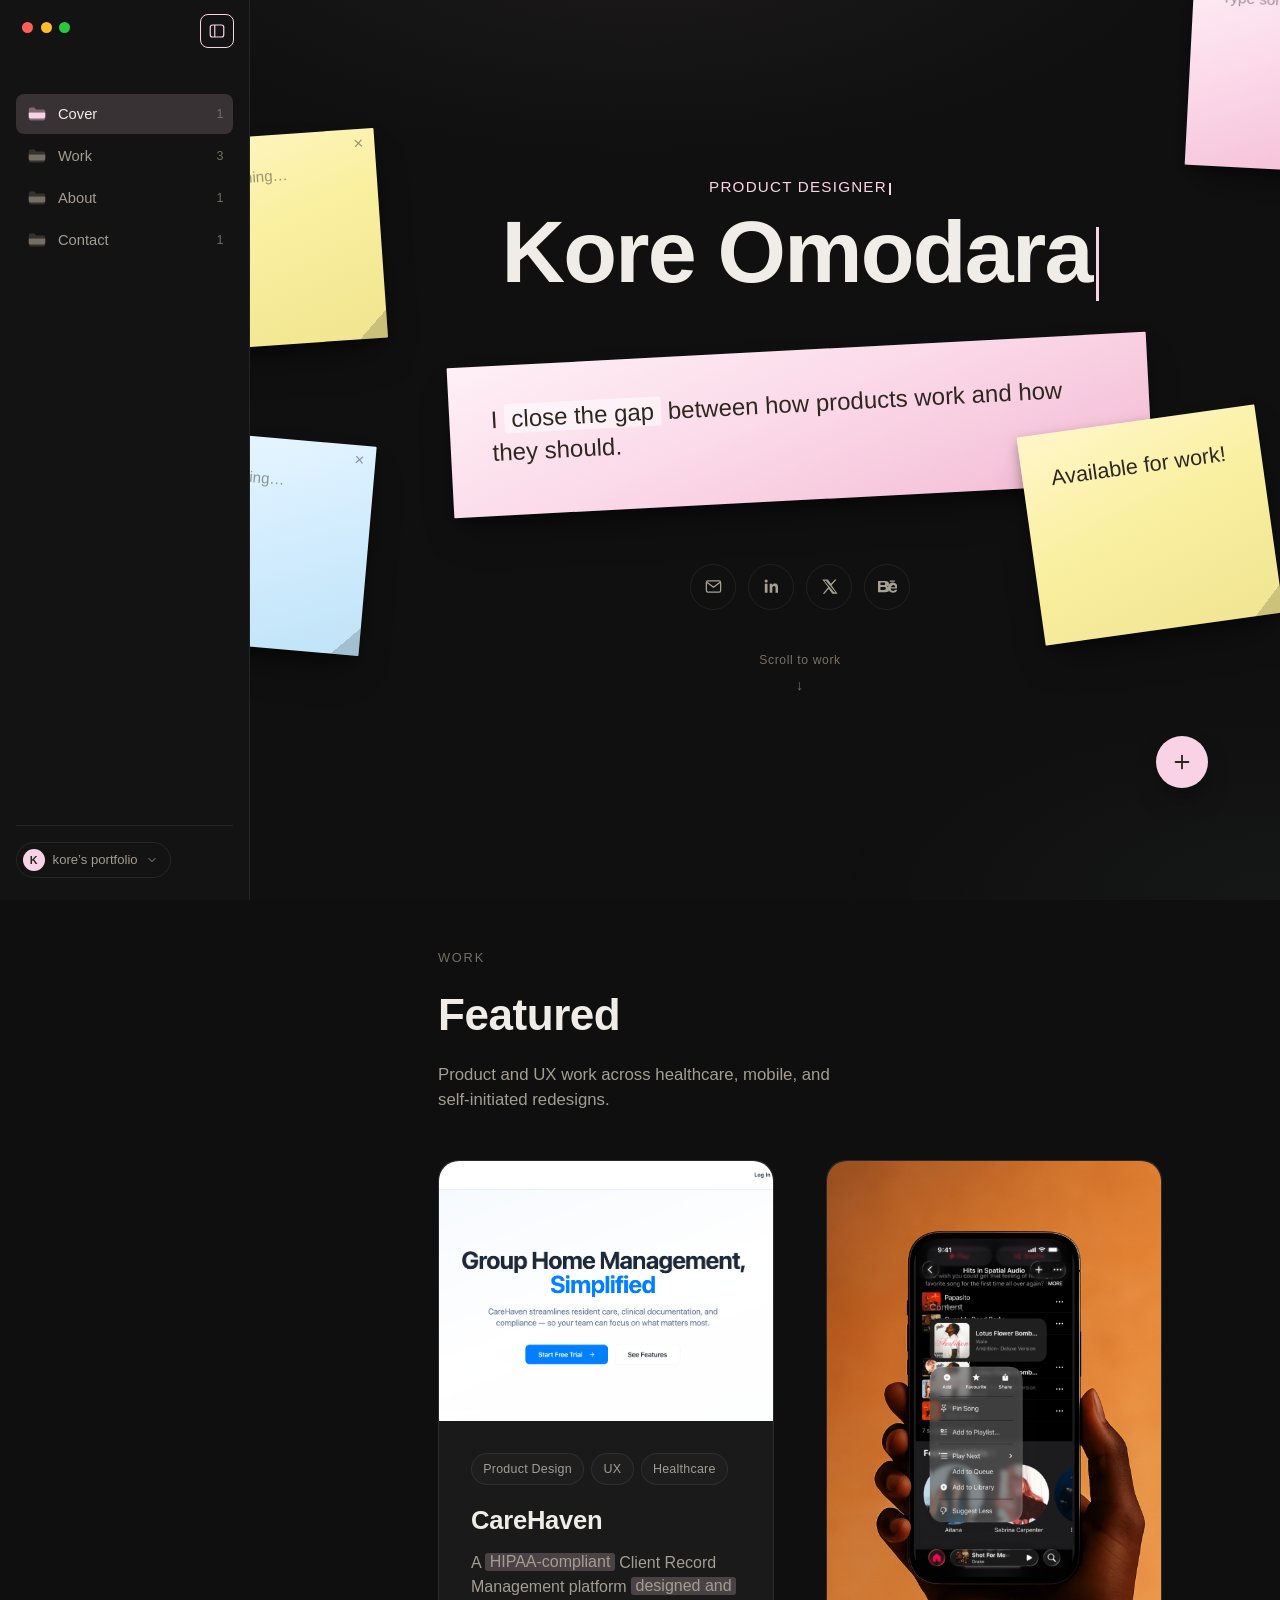
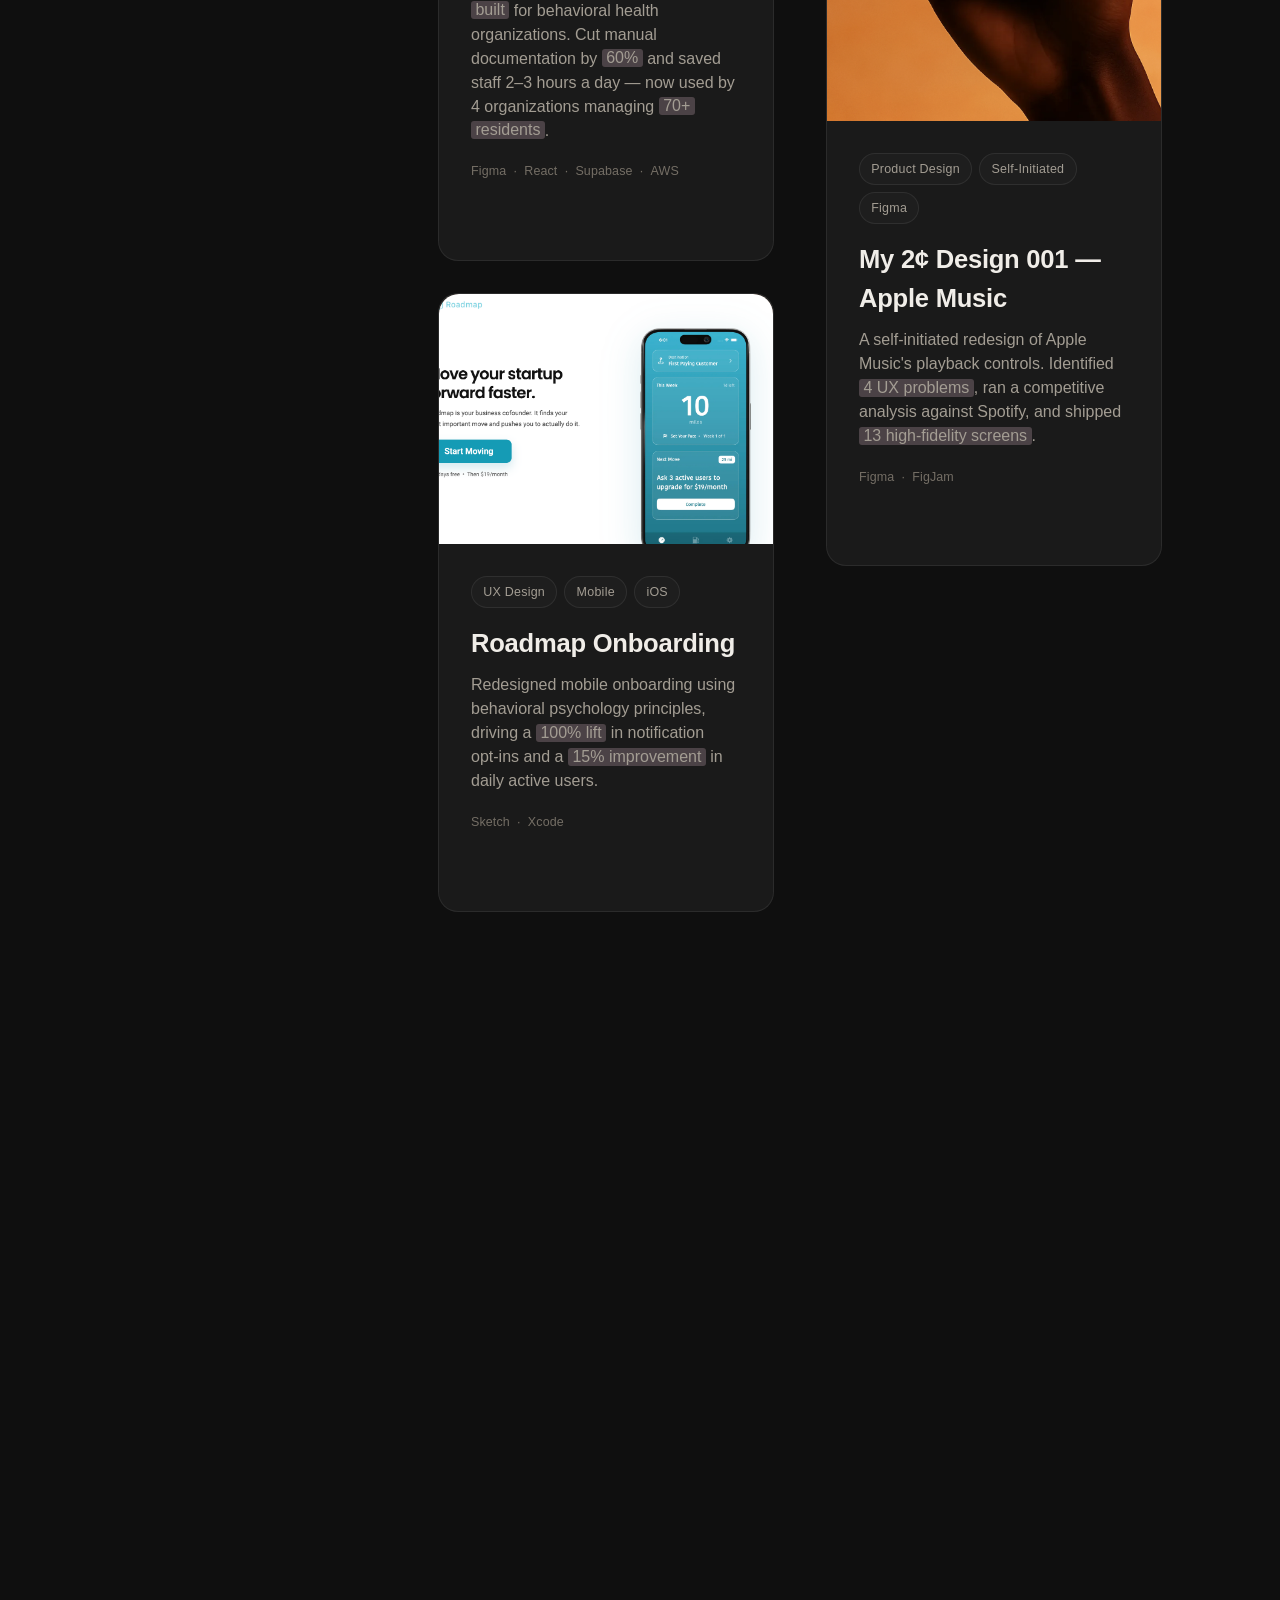
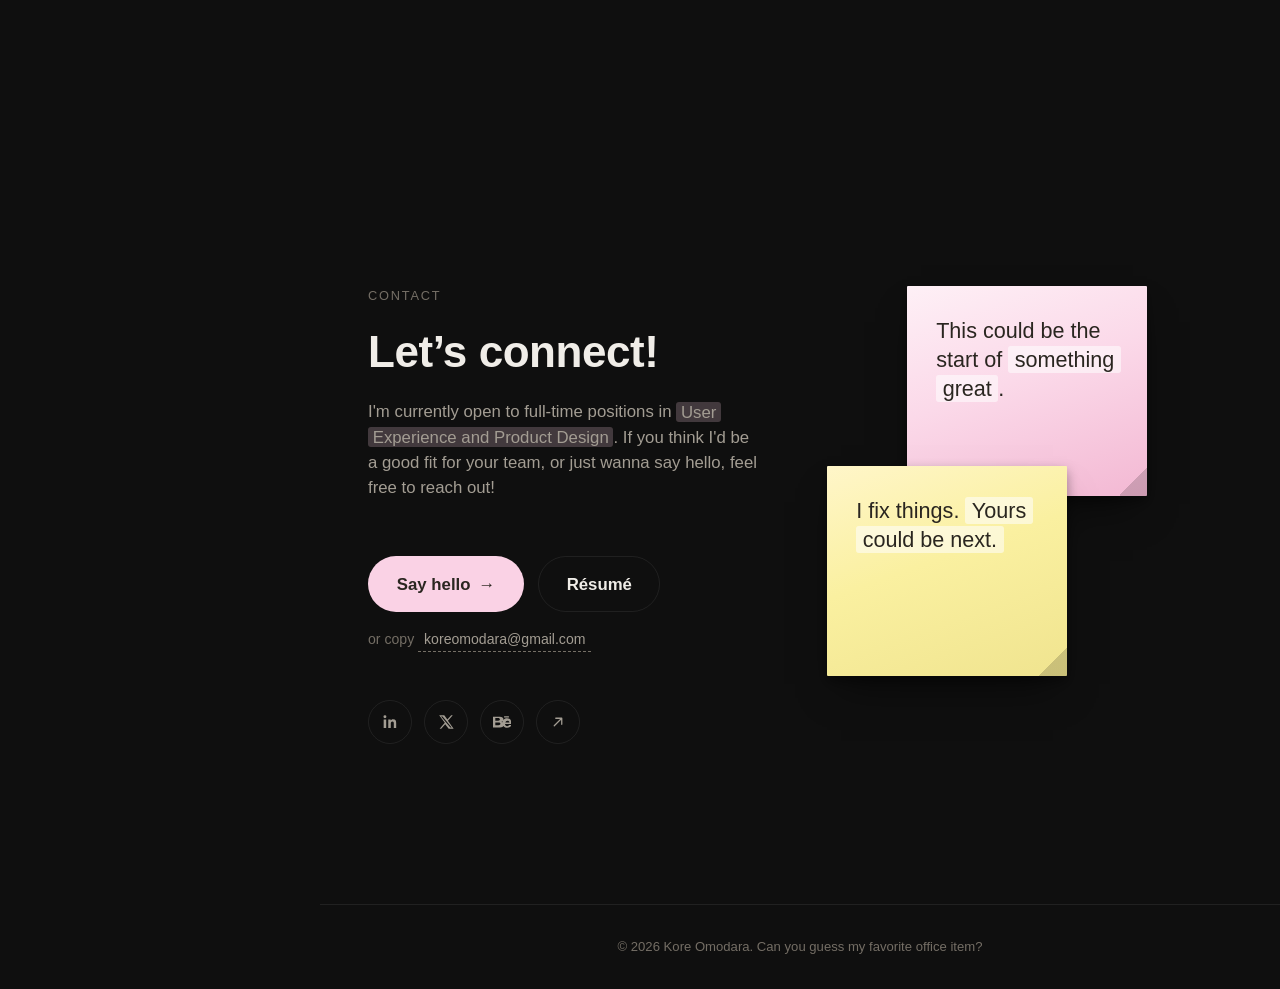
==== commit 2c5802f5: "Make hero and contact sticky notes mobile-friendly, hide decorative notes on small screens, add Open" ====
--- a/index.html
+++ b/index.html
@@ -5,6 +5,16 @@
 <meta name="viewport" content="width=device-width, initial-scale=1.0">
 <title>Kore Omodara</title>
 <meta name="description" content="Kore Omodara is a Product &amp; UX Designer designing calm, usable software for messy human problems.">
+
+<meta property="og:type" content="website">
+<meta property="og:url" content="https://koreomodara.github.io/Portfolio/">
+<meta property="og:title" content="Kore Omodara">
+<meta property="og:description" content="Product &amp; UX Designer designing calm, usable software for messy human problems.">
+<meta property="og:image" content="https://koreomodara.github.io/Portfolio/cover-preview.png">
+<meta name="twitter:card" content="summary_large_image">
+<meta name="twitter:title" content="Kore Omodara">
+<meta name="twitter:description" content="Product &amp; UX Designer designing calm, usable software for messy human problems.">
+<meta name="twitter:image" content="https://koreomodara.github.io/Portfolio/cover-preview.png">
 
 <link rel="icon" type="image/svg+xml" href="data:image/svg+xml,%3Csvg xmlns='http://www.w3.org/2000/svg' viewBox='0 0 100 100'%3E%3Cg transform='rotate(-6 50 50)'%3E%3Crect x='8' y='8' width='84' height='84' rx='4' fill='%23FAF0A0'/%3E%3Cpath d='M92 92 L74 92 L92 74 Z' fill='%23E3D585'/%3E%3Ctext x='50' y='67' font-size='54' font-family='-apple-system, %22SF Pro Display%22, %22Segoe UI%22, sans-serif' font-weight='700' fill='%232A2620' text-anchor='middle'%3EK%3C/text%3E%3C/g%3E%3C/svg%3E">
 
--- a/style.css
+++ b/style.css
@@ -413,8 +413,15 @@
 
 @media (max-width: 600px) {
   .sticky-note.hero-sticky-small {
-    right: -10px;
-    bottom: -90px;
+    /* fixed-width note vs. a viewport-scaled pink note — without shrinking
+       it too, the two are nearly the same width on a phone and swallow
+       each other instead of just overlapping at a corner */
+    width: 165px;
+    min-height: auto;
+    padding: 1.1rem 1.3rem 1.6rem;
+    font-size: 0.95rem;
+    right: 0;
+    bottom: -60px;
   }
 }
 
@@ -1073,6 +1080,21 @@
   cursor: pointer;
 }
 
+@media (max-width: 600px) {
+  .sticky-note.contact-sticky-2 {
+    /* a 240px note rotated -40deg has a much wider bounding box than its
+       own width — full size + full rotation here would bleed off the
+       left edge of a narrow screen, so both get scaled back */
+    width: 165px;
+    min-height: auto;
+    padding: 1.1rem 1.3rem 1.6rem;
+    font-size: 0.95rem;
+    --base-rot: -22deg;
+    right: 0;
+    bottom: -70px;
+  }
+}
+
 .contact-actions {
   display: flex;
   flex-wrap: wrap;
@@ -1199,6 +1221,14 @@
   .nav-link {
     font-size: 1rem;
   }
+
+  /* the background decorative notes are positioned in the desktop-only
+     whitespace beside the hero content — on mobile there's no margin
+     for them to sit in, so their positioning clamps land them right on
+     top of the centered hero text instead */
+  [data-auto-positioned="true"] {
+    display: none;
+  }
 }
 
 @media (prefers-reduced-motion: reduce) {
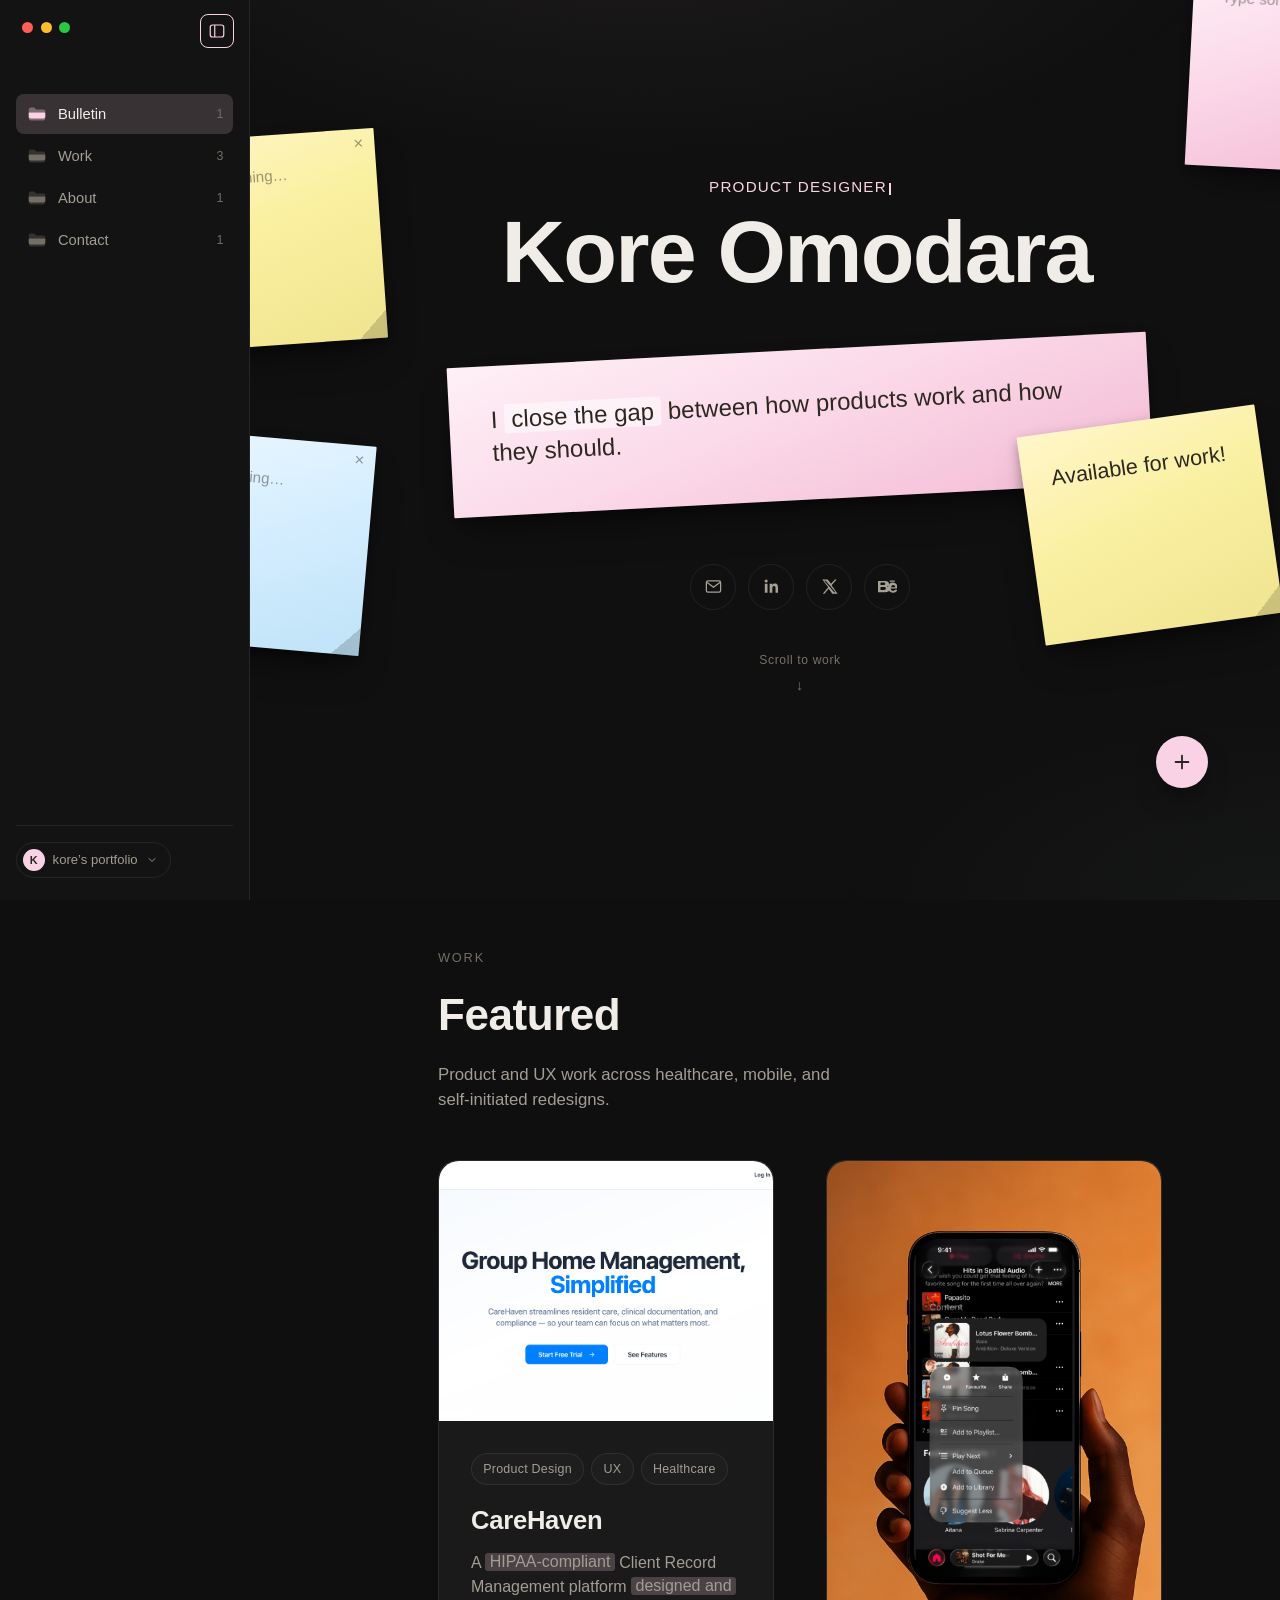
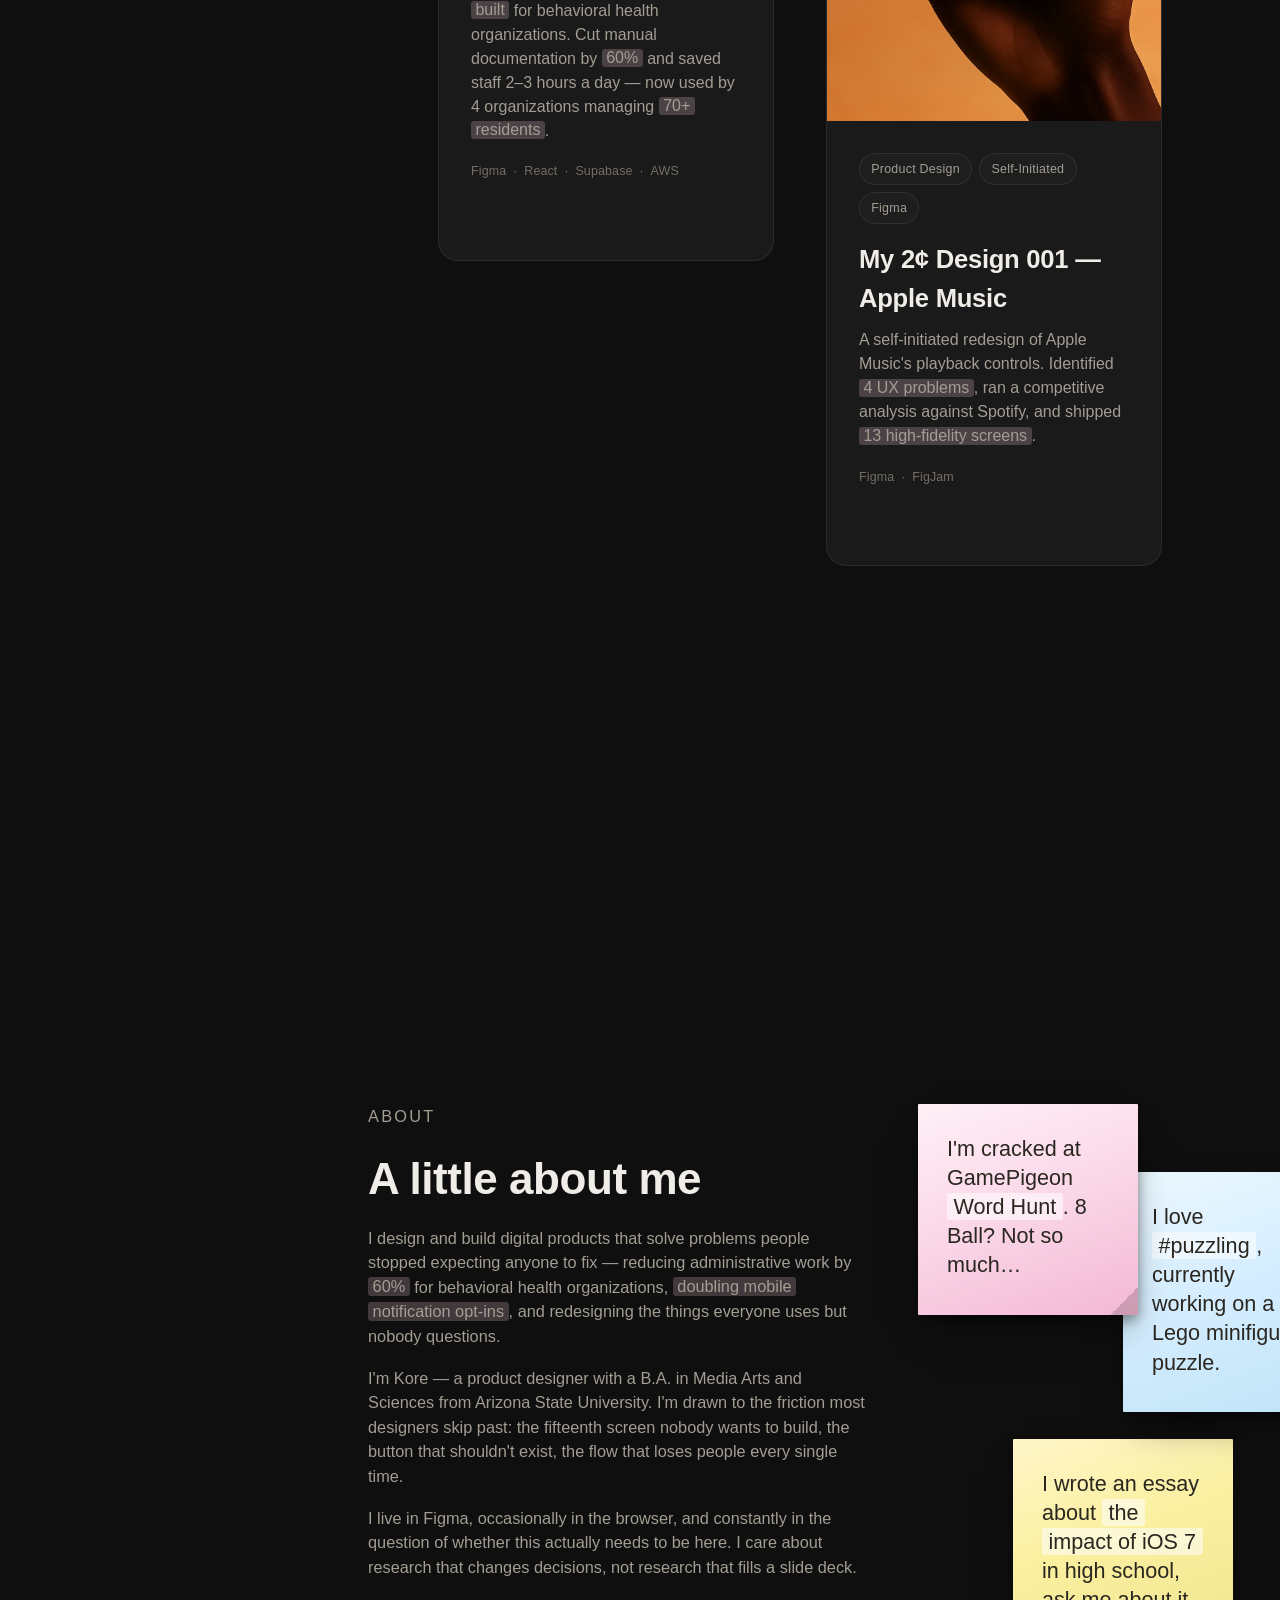
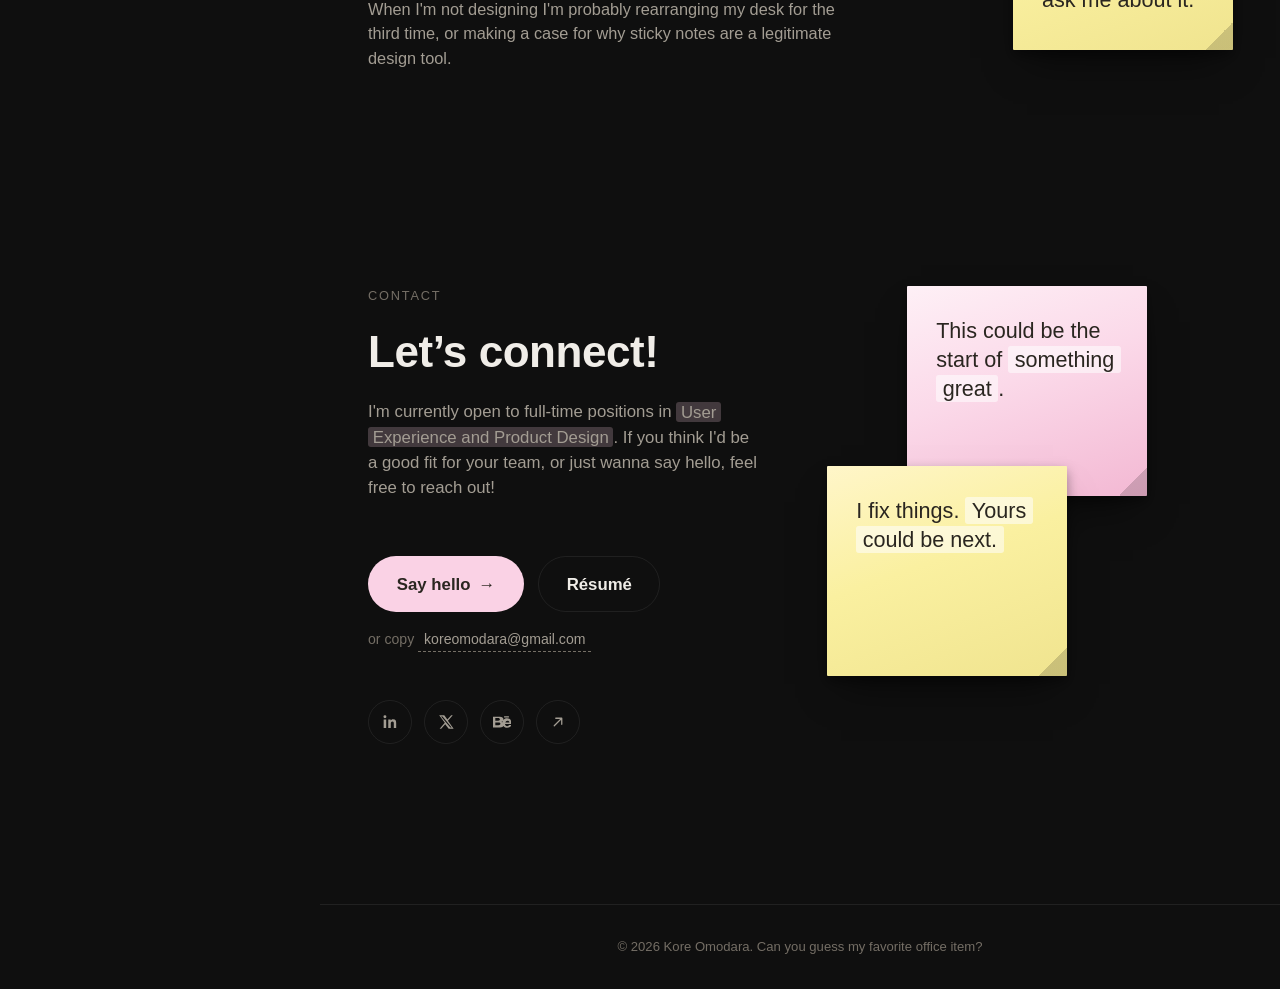
==== commit 2487eab7: "Rename sidebar 'Cover' label to 'Bulletin'" ====
--- a/index.html
+++ b/index.html
@@ -30,7 +30,7 @@
   <nav class="nav-links" id="navLinks">
     <a href="#top" class="nav-link" data-section="top">
       <span class="nav-link-icon" aria-hidden="true"><svg viewBox="0 0 24 24" fill="none"><path d="M3 7a2 2 0 012-2h4l2 2h8a2 2 0 012 2v8a2 2 0 01-2 2H5a2 2 0 01-2-2V7z" fill="currentColor" opacity="0.35"/><path d="M3 10.5h18v4.5a2 2 0 01-2 2H5a2 2 0 01-2-2v-4.5z" fill="currentColor"/><path d="M3.3 10.5h17.4" stroke="currentColor" stroke-width="0.6" opacity="0.5"/></svg></span>
-      Cover
+      Bulletin
       <span class="nav-link-count">1</span>
     </a>
     <a href="#work" class="nav-link" data-section="work">
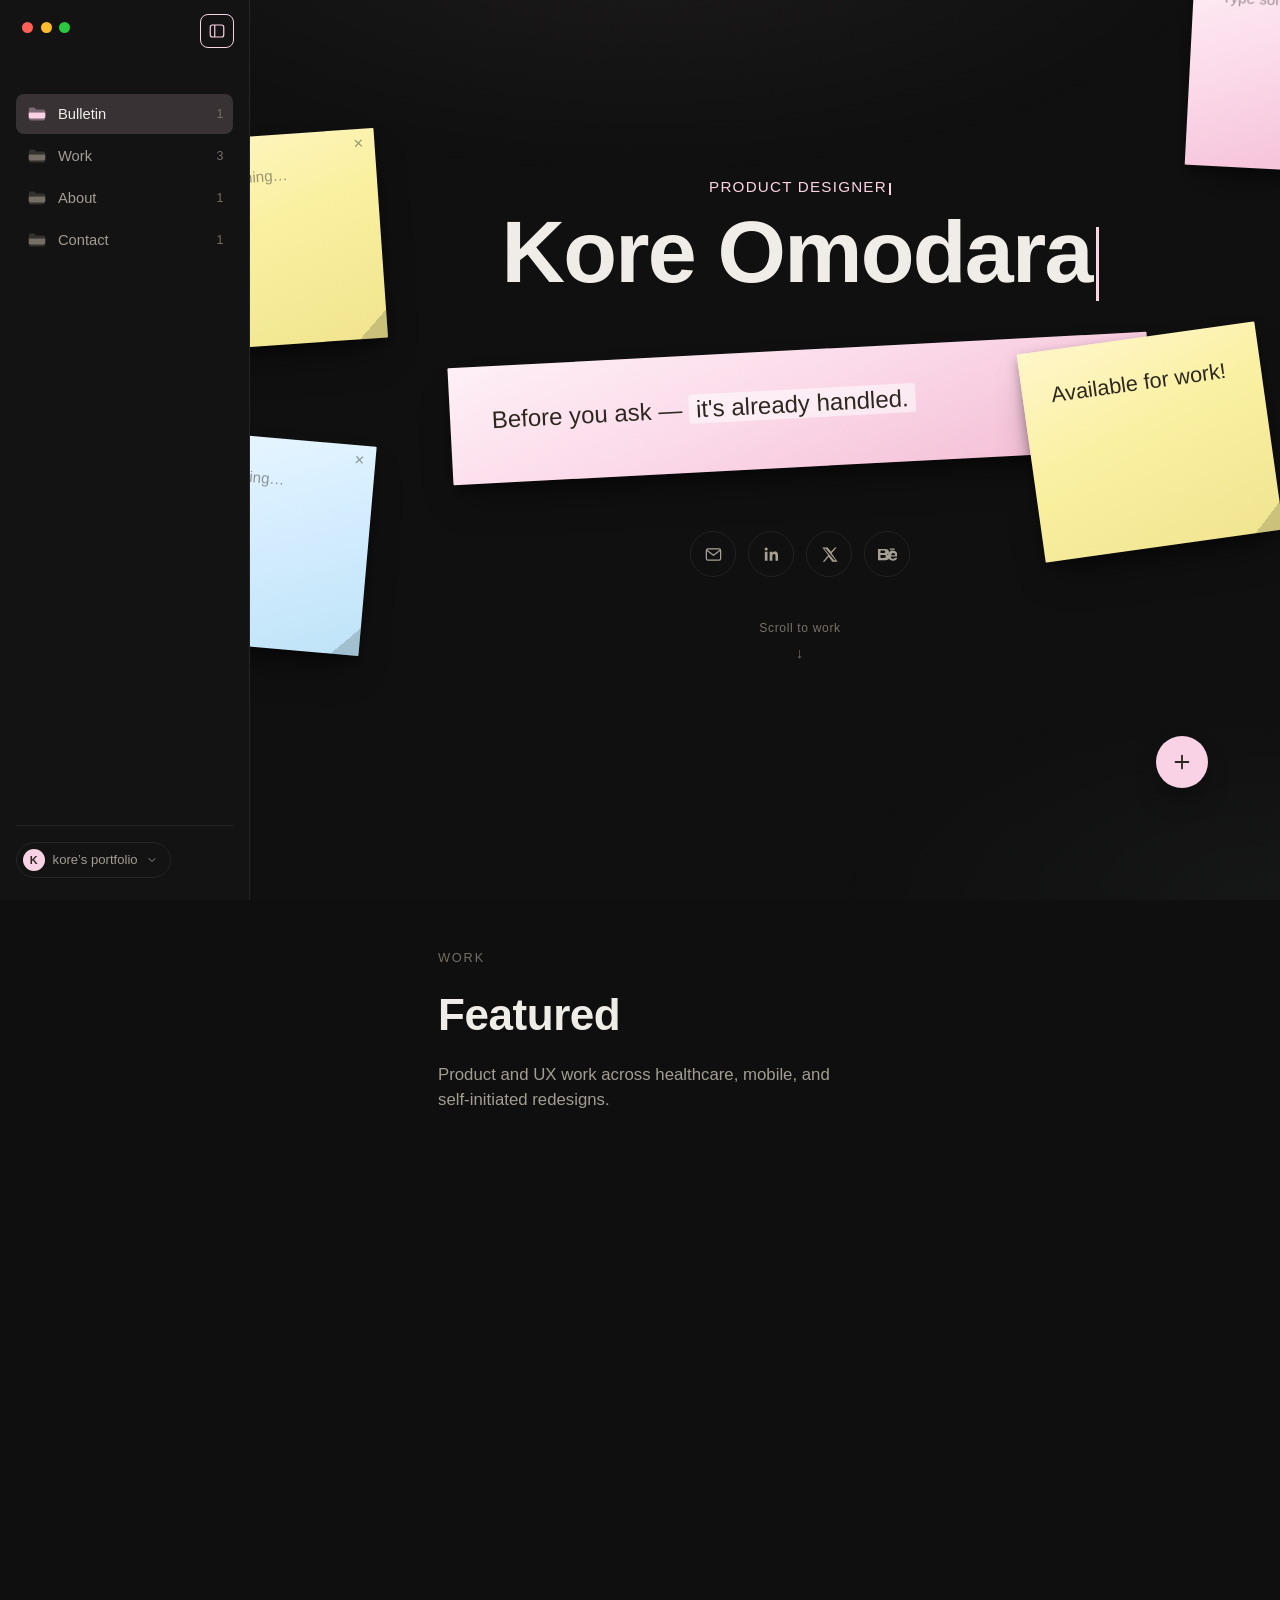
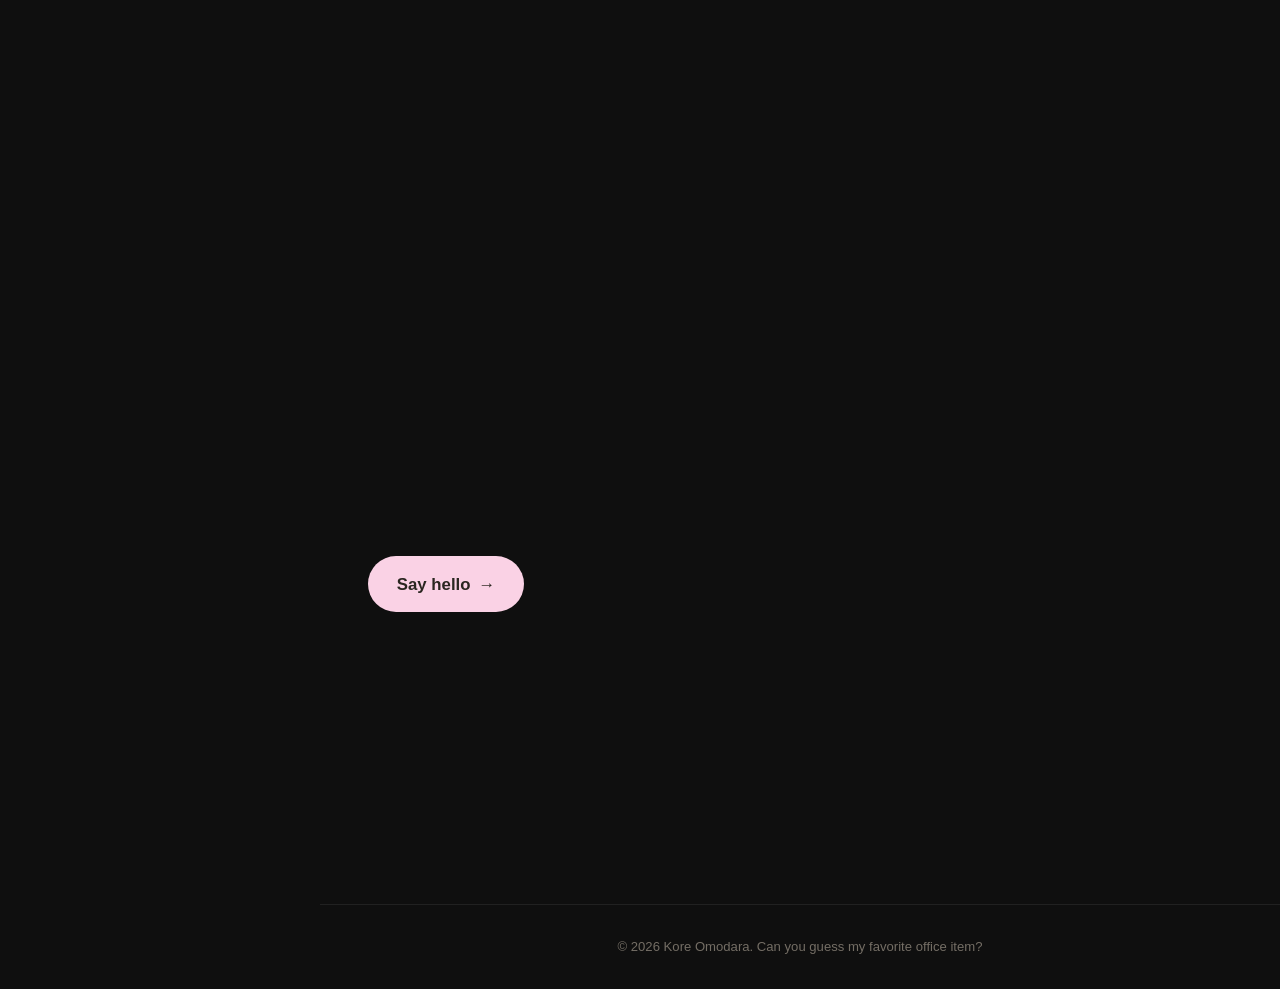
==== commit 6f49f643: "Update portfolio tagline and adjust sticky note positioning - Changed tagline to 'Before you ask — i" ====
--- a/index.html
+++ b/index.html
@@ -77,7 +77,7 @@
 
       <div class="hero-sticky-stack reveal">
         <div class="sticky-note sticky-pink hero-sticky">
-          <p class="hero-tagline">I <span class="sticky-highlight">close the gap</span> between how products work and how they should.</p>
+          <p class="hero-tagline">Before you ask — <span class="sticky-highlight">it's already handled.</span></p>
         </div>
         <a href="#contact" class="sticky-note sticky-yellow hero-sticky-small">
           <p>Available for work!</p>
--- a/style.css
+++ b/style.css
@@ -403,7 +403,7 @@
 .sticky-note.hero-sticky-small {
   --base-rot: -8deg;
   position: absolute;
-  bottom: -130px;
+  bottom: -80px;
   right: -120px;
   /* above the decorative notes (z-index: 60) so one drifting nearby
      can never sit on top of this and swallow its click */
